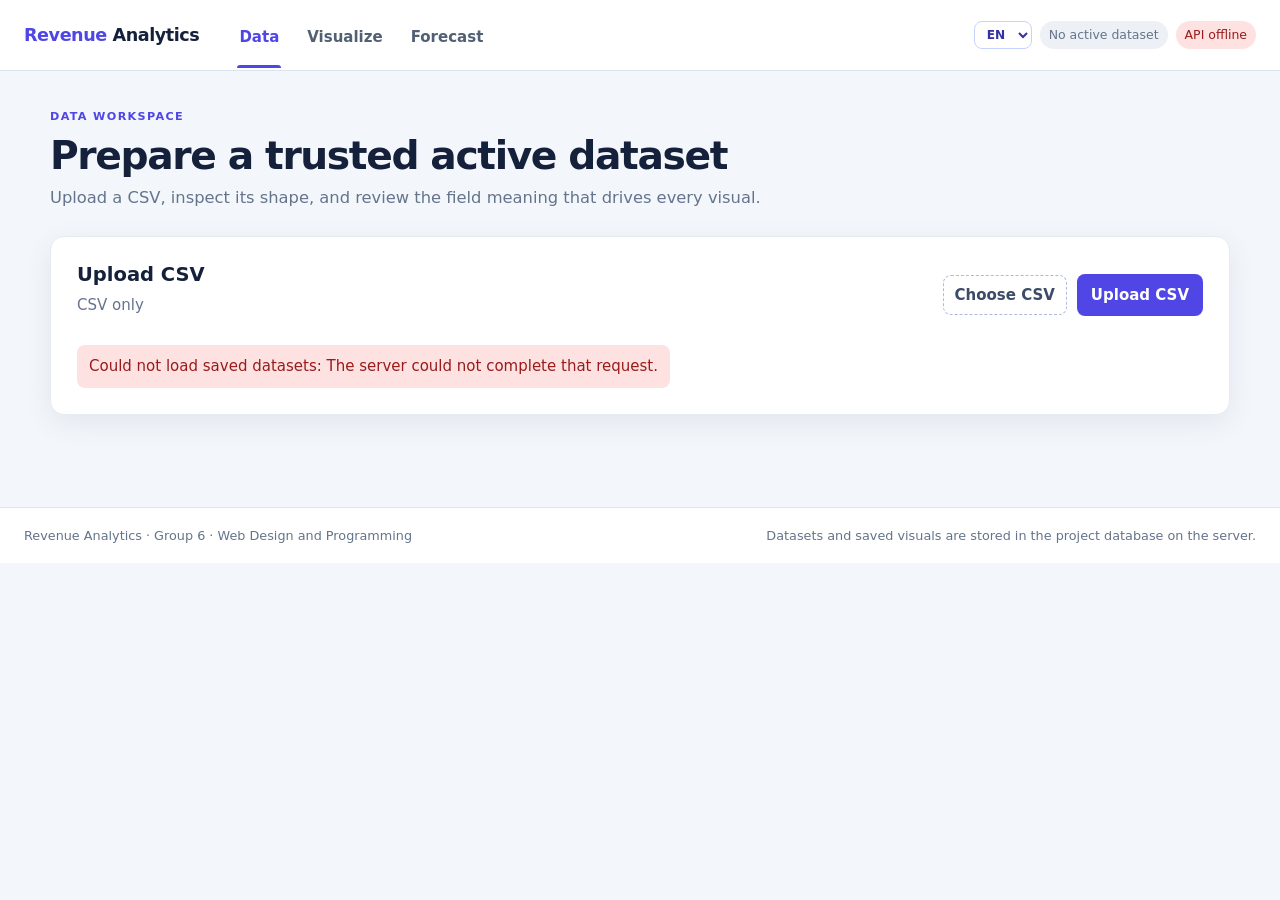
==== frontend/index.html @ c55d78bf "Store datasets and dashboards in a database (SQLModel) Backend: - Add SQLModel tables Dataset and Vi" ====
<!DOCTYPE html>
<html lang="en">
<head>
  <meta charset="UTF-8">
  <meta name="viewport" content="width=device-width, initial-scale=1.0">
  <meta name="api-base" content="auto">
  <title>Data · Revenue Analytics</title>
  <link rel="stylesheet" href="css/style.css?v=database-1">
</head>
<body data-page-title="page.data">
  <header class="app-header">
    <div class="header-inner">
      <a class="brand" href="index.html"><span>Revenue</span> Analytics</a>
      <nav class="main-nav" aria-label="Primary navigation" data-i18n-aria-label="nav.primary">
        <a href="index.html" data-page="data" data-i18n="nav.data">Data</a>
        <a href="visualize.html" data-page="visualize" data-i18n="nav.visualize">Visualize</a>
        <a href="forecast.html" data-page="forecast" data-i18n="nav.forecast">Forecast</a>
      </nav>
      <div class="header-status"><label class="language-control"><span class="sr-only" data-i18n="language.label">Language</span><select id="languageSelect" name="language" aria-label="Language" data-i18n-aria-label="language.label"><option value="en">EN</option><option value="vi">VI</option></select></label><span id="activeDataset" class="dataset-indicator">No active dataset</span><span id="apiStatus" class="status">Checking API…</span></div>
    </div>
  </header>

  <main class="page-shell">
    <section class="workspace-intro">
      <p class="eyebrow" data-i18n="data.eyebrow">Data workspace</p>
      <h1 data-i18n="data.title">Prepare a trusted active dataset</h1>
      <p data-i18n="data.intro">Upload a CSV, inspect its shape, and review the field meaning that drives every visual.</p>
    </section>

    <section class="card upload-card" aria-labelledby="uploadHeading">
      <div>
        <h2 id="uploadHeading" data-i18n="data.upload">Upload CSV</h2>
        <p class="muted" data-i18n="data.csvOnly">CSV only</p>
      </div>
      <form id="uploadForm" class="upload-controls" action="/api/v1/datasets" method="post" enctype="multipart/form-data" novalidate>
        <label class="file-picker" for="fileInput"><span data-i18n="data.chooseCsv">Choose CSV</span><input type="file" id="fileInput" name="file" accept=".csv,text/csv" required></label>
        <button id="uploadButton" type="submit" data-i18n="data.upload">Upload CSV</button>
      </form>
      <div id="uploadMessage"></div>
    </section>

    <div class="data-layout">
      <aside id="datasetLibrary" class="card dataset-library" hidden aria-labelledby="datasetLibraryHeading">
        <p class="eyebrow" data-i18n="data.datasets">Datasets</p>
        <h2 id="datasetLibraryHeading" data-i18n="data.savedDatasets">Saved datasets</h2>
        <label class="sr-only" for="datasetSelect" data-i18n="data.activeDataset">Active dataset</label>
        <select id="datasetSelect" name="dataset"></select>
        <button id="deleteDataset" class="button-secondary button-danger" type="button" disabled data-i18n="data.deleteDataset">Delete dataset</button>
        <div id="libraryMessage" aria-live="polite"></div>
      </aside>

      <div id="datasetWorkspace" hidden>
      <section class="card" aria-labelledby="overviewHeading">
        <div class="section-heading"><div><p class="eyebrow" data-i18n="data.activeDataset">Active dataset</p><h2 id="overviewHeading" data-i18n="data.overview">Dataset overview</h2></div><a class="text-link" href="visualize.html" data-i18n="data.openVisualize">Open Visualize →</a></div>
        <div id="datasetInfo" class="stats"></div>
        <div id="datasetTable"></div>
      </section>

      <section class="card" aria-labelledby="semanticHeading">
        <p class="eyebrow" data-i18n="data.semantic">Semantic review</p>
        <h2 id="semanticHeading" data-i18n="data.reviewColumns">Review column meaning</h2>
        <p class="muted" data-i18n="data.semanticIntro">These are recommendations, not rules. Your final selections are used by the visual builder.</p>
        <div id="semanticTable"></div>
        <div id="semanticMessage" aria-live="polite"></div>
      </section>

      <section class="card" aria-labelledby="qualityHeading">
        <p class="eyebrow" data-i18n="data.preparation">Data preparation</p>
        <h2 id="qualityHeading" data-i18n="data.quality">Quality checks</h2>
        <div id="qualityReport"></div>
      </section>
      </div>
    </div>
  </main>

  <footer class="app-footer">
    <div class="footer-inner">
      <p data-i18n="footer.project">Revenue Analytics · Group 6 · Web Design and Programming</p>
      <p data-i18n="footer.privacy">Datasets and saved visuals are stored in the project database on the server.</p>
    </div>
  </footer>

  <script src="js/state.js?v=database-1" defer></script>
  <script src="js/semantic.js" defer></script>
  <script src="js/api.js?v=database-1" defer></script>
  <script src="js/i18n.js?v=database-1" defer></script>
  <script src="js/ui.js?v=language-1" defer></script>
  <script src="js/data.js?v=database-1" defer></script>
</body>
</html>
---- frontend/css/style.css ----
:root {
  /* Text and neutral surfaces */
  --ink: #15213a;
  --ink-soft: #475569;
  --muted: #64748b;
  --line: #dce4ee;
  --page-bg: #f3f6fb;
  --surface: #ffffff;
  --surface-soft: #f7f9fc;
  --surface-tint: #fbfcff;

  /* Brand (indigo) scale */
  --brand: #4f46e5;
  --brand-dark: #3730a3;
  --brand-deep: #312e81;
  --brand-border: #c7d2fe;
  --brand-line: #dfe6ff;
  --brand-soft-strong: #e0e7ff;
  --brand-soft: #eef2ff;
  --brand-highlight: #f0efff;
  --brand-tint: #f5f7ff;
  --on-brand: #ffffff;

  /* Status colors */
  --good-bg: #dcfce7;
  --good: #166534;
  --warn-bg: #fff7dd;
  --warn: #92400e;
  --bad-bg: #fee2e2;
  --bad: #991b1b;
  --shadow: 0 8px 30px rgba(15, 23, 42, .07);
}

/* ---------- Base & reset ---------- */
*,
*::before,
*::after {
  box-sizing: border-box;
}

html {
  background: var(--page-bg);
}

body {
  min-width: 320px;
  margin: 0;
  background: var(--page-bg);
  color: var(--ink);
  font: .9375rem/1.5 Inter, ui-sans-serif, system-ui, -apple-system, BlinkMacSystemFont, "Segoe UI", sans-serif;
}

button,
input,
select {
  font: inherit;
}

button {
  border: 0;
  border-radius: 8px;
  padding: 10px 14px;
  background: var(--brand);
  color: var(--on-brand);
  font-weight: 700;
  cursor: pointer;
  transition: background .15s ease, transform .15s ease;
}

button:hover:not(:disabled) {
  background: var(--brand-dark);
  transform: translateY(-1px);
}

button:disabled {
  opacity: .48;
  cursor: not-allowed;
}

input,
select {
  width: 100%;
  border: 1px solid #cbd5e1;
  border-radius: 8px;
  padding: 9px 10px;
  background: var(--surface);
  color: var(--ink);
}

input:focus,
select:focus,
button:focus-visible,
a:focus-visible,
.field-well:focus-visible {
  outline: 3px solid rgba(79, 70, 229, .3);
  outline-offset: 2px;
}

h1,
h2,
h3,
p {
  margin-top: 0;
}

h1 {
  margin-bottom: 8px;
  font-size: clamp(1.75rem, 4vw, 2.45rem);
  line-height: 1.15;
  letter-spacing: -.035em;
}

h2 {
  margin-bottom: 6px;
  font-size: 1.22rem;
  line-height: 1.25;
}

h3 {
  margin-bottom: 5px;
  font-size: .95rem;
}

a {
  color: var(--brand);
}

[hidden] {
  display: none !important;
}

/* ---------- App header & navigation ---------- */
.app-header {
  position: sticky;
  z-index: 5;
  top: 0;
  border-bottom: 1px solid var(--line);
  background: rgba(255, 255, 255, .95);
  backdrop-filter: blur(12px);
}

.header-inner {
  width: min(1440px, calc(100% - 48px));
  min-height: 70px;
  margin: auto;
  display: flex;
  align-items: center;
  gap: 28px;
}

.brand {
  color: var(--ink);
  font-size: 1.1rem;
  font-weight: 800;
  letter-spacing: -.025em;
  text-decoration: none;
  white-space: nowrap;
}

.brand span {
  color: var(--brand);
}

.main-nav {
  display: flex;
  align-self: stretch;
  align-items: center;
  gap: 4px;
}

.main-nav a {
  position: relative;
  padding: 24px 12px 20px;
  color: #526074;
  font-weight: 700;
  text-decoration: none;
}

.main-nav a.active {
  color: var(--brand);
}

.main-nav a.active::after {
  position: absolute;
  right: 10px;
  bottom: 0;
  left: 10px;
  height: 3px;
  border-radius: 4px 4px 0 0;
  background: var(--brand);
  content: "";
}

.nav-tag {
  display: inline-block;
  margin-left: 3px;
  border-radius: 999px;
  padding: 1px 5px;
  background: #fff2d5;
  color: #a16207;
  font-size: .62rem;
  vertical-align: middle;
}

.header-status {
  margin-left: auto;
  display: flex;
  align-items: center;
  gap: 8px;
  color: var(--muted);
  font-size: .78rem;
}

.language-control select {
  width: auto;
  min-width: 58px;
  border-color: var(--brand-border);
  padding: 5px 8px;
  color: var(--brand-dark);
  font-size: .76rem;
  font-weight: 800;
}

.dataset-indicator,
.status {
  display: inline-block;
  border-radius: 999px;
  padding: 5px 9px;
  background: #edf1f6;
  white-space: nowrap;
}

.dataset-indicator.has-dataset {
  max-width: 260px;
  overflow: hidden;
  background: var(--brand-soft);
  color: var(--brand-dark);
  text-overflow: ellipsis;
}

.status.ok {
  background: var(--good-bg);
  color: var(--good);
}

.status.bad {
  background: var(--bad-bg);
  color: var(--bad);
}

/* ---------- Page layout, cards & shared controls ---------- */
.page-shell,
.builder-page {
  width: min(1180px, calc(100% - 48px));
  margin: 38px auto 70px;
}

.workspace-intro {
  max-width: 720px;
  margin: 0 0 26px;
}

.workspace-intro > p:last-child,
.builder-intro p {
  margin-bottom: 0;
  color: var(--muted);
  font-size: 1.02rem;
}

.eyebrow {
  margin-bottom: 7px;
  color: var(--brand);
  font-size: .7rem;
  font-weight: 800;
  letter-spacing: .12em;
  text-transform: uppercase;
}

.card,
.canvas-pane,
.visualizations-pane,
.data-pane,
.dashboard-section {
  border: 1px solid #e6ebf2;
  border-radius: 14px;
  background: var(--surface);
  box-shadow: var(--shadow);
}

.card {
  margin-bottom: 22px;
  padding: clamp(18px, 3vw, 26px);
}

.section-heading,
.inline-controls,
.canvas-actions,
.upload-card {
  display: flex;
  align-items: center;
  justify-content: space-between;
  gap: 15px;
  flex-wrap: wrap;
}

.section-heading > div > :last-child {
  margin-bottom: 0;
}

.muted {
  margin-bottom: 0;
  color: var(--muted);
}

.small {
  font-size: .82rem;
}

.text-link {
  font-weight: 750;
  text-decoration: none;
}

.button-secondary {
  border: 1px solid var(--brand-border);
  background: var(--brand-soft);
  color: var(--brand-dark);
}

.button-secondary:hover:not(:disabled) {
  background: var(--brand-soft-strong);
}

.button-link {
  display: inline-block;
  border-radius: 8px;
  padding: 10px 14px;
  background: var(--brand);
  color: var(--on-brand);
  font-weight: 700;
  text-decoration: none;
}

/* ---------- Data workspace: upload & dataset library ---------- */
.upload-card {
  align-items: flex-end;
}

.upload-card > div:first-child {
  flex: 1 1 300px;
}

.upload-controls {
  display: flex;
  align-items: center;
  gap: 10px;
}

.data-layout {
  display: grid;
  grid-template-columns: minmax(190px, 240px) minmax(0, 1fr);
  align-items: start;
  gap: 22px;
}

.dataset-library {
  position: sticky;
  top: 92px;
  margin-bottom: 0;
  padding: 18px;
}

.dataset-library .eyebrow {
  margin-bottom: 5px;
}

.dataset-library h2 {
  margin-bottom: 12px;
  font-size: 1rem;
}

.dataset-library select {
  font-size: .82rem;
}

.dataset-library .button-danger {
  width: 100%;
  margin-top: 10px;
}

.button-danger {
  border: 1px solid #fecaca;
  background: var(--bad-bg);
  color: var(--bad);
}

.button-danger:hover:not(:disabled) {
  background: #fecaca;
}

.file-picker {
  display: inline-flex;
  align-items: center;
  min-height: 40px;
  border: 1px dashed #aebadd;
  border-radius: 8px;
  padding: 8px 11px;
  color: #3c4b68;
  font-weight: 700;
  cursor: pointer;
}

.file-picker input {
  position: absolute;
  width: 1px;
  height: 1px;
  overflow: hidden;
  opacity: 0;
}

/* ---------- Status messages ---------- */
.message {
  margin-top: 14px;
  border-radius: 8px;
  padding: 10px 12px;
}

.message.success {
  background: var(--good-bg);
  color: var(--good);
}

.message.error {
  background: var(--bad-bg);
  color: var(--bad);
}

.message.warning,
.message.info {
  background: var(--warn-bg);
  color: var(--warn);
}

/* ---------- Stats, tables & badges ---------- */
.stats {
  display: flex;
  gap: 12px;
  flex-wrap: wrap;
  margin-top: 18px;
}

.stat {
  min-width: 135px;
  flex: 1 1 140px;
  border: 1px solid var(--brand-line);
  border-radius: 10px;
  padding: 12px;
  background: var(--brand-tint);
}

.stat span {
  display: block;
  margin-bottom: 3px;
  color: var(--muted);
  font-size: .77rem;
  font-weight: 700;
}

.stat strong {
  display: block;
  overflow: hidden;
  text-overflow: ellipsis;
  white-space: nowrap;
  font-size: 1rem;
}

.table-scroll {
  /* Contains absolutely positioned .sr-only labels so they cannot widen the page */
  position: relative;
  max-height: 460px;
  overflow: auto;
  margin-top: 18px;
  border: 1px solid var(--line);
  border-radius: 10px;
}

table {
  width: 100%;
  border-collapse: collapse;
  font-size: .87rem;
}

caption {
  border-bottom: 1px solid #e9edf3;
  padding: 10px 12px;
  background: var(--surface);
  color: var(--muted);
  font-size: .78rem;
  font-weight: 700;
  text-align: left;
}

th,
td {
  border-bottom: 1px solid #e9edf3;
  padding: 10px 12px;
  text-align: left;
  white-space: nowrap;
}

thead th {
  position: sticky;
  z-index: 1;
  top: 0;
  background: var(--surface-soft);
  color: var(--ink-soft);
  font-size: .76rem;
  text-transform: uppercase;
  letter-spacing: .04em;
}

tbody tr:nth-child(even) {
  background: var(--surface-tint);
}

tbody th {
  font-weight: 750;
}

td select {
  min-width: 130px;
  padding: 6px 8px;
}

.pagination {
  display: flex;
  align-items: center;
  justify-content: center;
  gap: 12px;
  padding-top: 15px;
  color: var(--muted);
  font-size: .85rem;
}

.pagination button {
  padding: 7px 10px;
}

.badge {
  display: inline-block;
  border-radius: 999px;
  padding: 3px 7px;
  font-size: .7rem;
  font-weight: 800;
  text-transform: capitalize;
}

.badge.high {
  background: var(--good-bg);
  color: var(--good);
}

.badge.medium {
  background: var(--warn-bg);
  color: var(--warn);
}

.badge.low {
  background: var(--bad-bg);
  color: var(--bad);
}

.badge.user-reviewed {
  background: var(--brand-soft-strong);
  color: var(--brand-dark);
}

/* ---------- Quality report ---------- */
.quality-summary {
  display: flex;
  gap: 12px;
  flex-wrap: wrap;
  margin: 16px 0 10px;
}

.quality-summary div {
  min-width: 145px;
  border-radius: 10px;
  padding: 12px;
  background: var(--surface-soft);
}

.quality-summary strong,
.quality-summary span {
  display: block;
}

.quality-summary strong {
  font-size: 1.3rem;
}

.quality-summary span {
  color: var(--muted);
  font-size: .82rem;
}

.transformation-report {
  margin: 16px 0;
  border-left: 3px solid var(--brand);
  padding: 10px 13px;
  background: var(--brand-tint);
}

.transformation-report h3 {
  margin-bottom: 3px;
}

.transformation-report ul {
  margin: 8px 0 0;
  padding-left: 19px;
  color: var(--ink-soft);
  font-size: .86rem;
}

/* ---------- Visualize workspace ---------- */
.builder-page {
  width: min(1480px, calc(100% - 48px));
}

.builder-intro {
  display: flex;
  align-items: end;
  justify-content: space-between;
  gap: 20px;
  margin: 0 0 22px;
}

.bi-layout {
  display: grid;
  grid-template-columns: minmax(440px, 2fr) minmax(250px, 1.1fr) minmax(220px, .9fr);
  gap: 16px;
  align-items: stretch;
}

.canvas-pane,
.visualizations-pane,
.data-pane {
  min-width: 0;
  padding: 20px;
}

.canvas-pane {
  display: flex;
  min-height: 570px;
  flex-direction: column;
}

.visualizations-pane,
.data-pane {
  align-self: stretch;
}

.active-chart-wrap {
  position: relative;
  min-height: 340px;
  flex: 1;
  margin: 12px 0;
}

.active-chart-wrap canvas,
.forecast-chart-wrap canvas {
  max-height: 500px;
}

.canvas-actions {
  margin-top: 14px;
}

.canvas-actions .button-secondary {
  margin-left: auto;
}

.chart-types {
  display: grid;
  grid-template-columns: 1fr 1fr;
  gap: 8px;
  margin: 12px 0 22px;
}

.chart-type {
  min-height: 70px;
  border: 1px solid var(--line);
  padding: 9px;
  background: var(--surface);
  color: var(--ink);
  text-align: left;
}

.chart-type:hover:not(:disabled),
.chart-type.active {
  border-color: var(--brand);
  background: var(--brand-highlight);
  color: var(--brand-dark);
}

.chart-type strong,
.chart-type span {
  display: block;
}

.chart-type span {
  margin-top: 2px;
  color: var(--muted);
  font-size: .68rem;
  font-weight: 500;
}

.field-wells {
  display: grid;
  gap: 10px;
}

.field-well {
  min-height: 94px;
  border: 1px dashed #aab8d2;
  border-radius: 10px;
  padding: 10px;
  background: var(--surface-tint);
  cursor: pointer;
}

.field-well.drag-over {
  border-color: var(--brand);
  background: #eeefff;
}

.well-label,
.well-help {
  display: block;
}

.well-label {
  font-size: .77rem;
  font-weight: 800;
}

.well-help {
  color: var(--muted);
  font-size: .7rem;
}

.well-value {
  margin-top: 9px;
  color: #94a3b8;
  font-size: .8rem;
}

.field-chip {
  display: inline-flex;
  align-items: center;
  gap: 6px;
  border-radius: 6px;
  padding: 4px 6px;
  background: var(--brand-soft-strong);
  color: var(--brand-deep);
  font-size: .76rem;
  font-weight: 750;
}

.field-chip button {
  border-radius: 50%;
  padding: 0 4px;
  background: transparent;
  color: var(--brand-dark);
  font-size: 1rem;
  line-height: 1;
}

.aggregation-control {
  display: grid;
  gap: 5px;
  margin-top: 4px;
  color: var(--ink-soft);
  font-size: .78rem;
  font-weight: 800;
}

.data-pane input {
  margin: 4px 0 10px;
}

.data-fields {
  display: grid;
  gap: 7px;
  margin-top: 12px;
}

.data-field {
  width: 100%;
  border: 1px solid #e1e7f0;
  padding: 9px;
  background: var(--surface);
  color: var(--ink);
  text-align: left;
  cursor: grab;
}

.data-field:hover:not(:disabled),
.data-field.selected {
  border-color: var(--brand);
  background: var(--brand-highlight);
}

.data-field strong,
.data-field span {
  display: block;
}

.data-field span {
  overflow: hidden;
  color: var(--muted);
  text-overflow: ellipsis;
  white-space: nowrap;
  font-size: .7rem;
  font-weight: 500;
}

/* ---------- Session dashboard & KPI cards ---------- */
.dashboard-section {
  margin-top: 22px;
  padding: 24px;
}

.kpi-cards {
  display: grid;
  grid-template-columns: repeat(auto-fit, minmax(150px, 1fr));
  gap: 12px;
  margin: 18px 0;
}

.kpi-card {
  border-radius: 10px;
  padding: 14px;
  background: linear-gradient(135deg, var(--brand-soft), #fafaff);
}

.kpi-card span {
  display: block;
  color: var(--brand);
  font-size: .78rem;
  font-weight: 750;
}

.kpi-card strong {
  display: block;
  margin-top: 3px;
  font-size: 1.35rem;
}

.saved-visuals {
  display: grid;
  grid-template-columns: repeat(auto-fit, minmax(300px, 1fr));
  gap: 15px;
}

.saved-visual {
  min-width: 0;
  border: 1px solid var(--line);
  border-radius: 10px;
  padding: 14px;
}

.saved-visual header {
  display: flex;
  align-items: start;
  justify-content: space-between;
  gap: 8px;
}

.saved-visual h3,
.saved-visual p {
  margin: 0;
}

.saved-visual p {
  color: var(--muted);
  font-size: .76rem;
}

.visual-actions {
  display: flex;
  gap: 3px;
}

.icon-button {
  min-width: 27px;
  padding: 3px 7px;
  background: var(--brand-soft);
  color: var(--brand-dark);
}

.icon-button.danger {
  background: #fff0f0;
  color: #b91c1c;
}

.saved-chart-wrap {
  position: relative;
  height: 240px;
  margin-top: 10px;
}

.dashboard-empty {
  grid-column: 1 / -1;
  padding: 16px 0;
  text-align: center;
}

/* ---------- Banners, empty state & utilities ---------- */
.demo-banner {
  display: flex;
  align-items: center;
  gap: 10px;
  margin: 0 0 22px;
  border: 1px solid #fcd34d;
  border-radius: 10px;
  padding: 13px 15px;
  background: #fffbeb;
  color: var(--warn);
}

.demo-banner strong {
  white-space: nowrap;
}

.forecast-chart-wrap {
  position: relative;
  min-height: 360px;
  margin-top: 18px;
}

.empty-state {
  width: min(560px, 100%);
  margin: 90px auto;
  border: 1px solid var(--brand-line);
  border-radius: 14px;
  padding: 32px;
  background: var(--surface);
  box-shadow: var(--shadow);
  text-align: center;
}

.empty-state p {
  color: var(--muted);
}

.empty-state .button-link {
  margin-top: 8px;
}

.sr-only {
  position: absolute;
  width: 1px;
  height: 1px;
  overflow: hidden;
  clip: rect(0, 0, 0, 0);
  white-space: nowrap;
}

/* ---------- Forecast workspace ---------- */
.forecast-controls {
  min-width: 0;
  border: 0;
  padding: 0;
  margin: 18px 0 0;
}

.forecast-form-grid {
  display: grid;
  grid-template-columns: repeat(auto-fit, minmax(min(100%, 260px), 1fr));
  gap: 16px;
  margin-bottom: 16px;
}

.forecast-form-grid label {
  display: grid;
  gap: 6px;
  align-content: start;
  color: var(--ink-soft);
  font-size: .86rem;
  font-weight: 700;
}

.forecast-subheading {
  margin-top: 24px;
}

.forecast-heading {
  align-items: center;
  margin-bottom: 8px;
}

.forecast-heading h2 {
  margin: 0;
}

.help-button {
  width: 28px;
  height: 28px;
  border: 1px solid #a5b4fc;
  border-radius: 50%;
  padding: 0;
  background: var(--brand-soft);
  color: var(--brand-dark);
  font-size: 1rem;
  line-height: 1;
}

.help-button:hover:not(:disabled),
.help-button[aria-expanded="true"] {
  background: var(--brand);
  color: var(--on-brand);
}

.forecast-help {
  margin: 12px 0 18px;
  border: 1px solid var(--brand-border);
  border-radius: 10px;
  padding: 15px;
  background: var(--brand-tint);
}

.forecast-help h3 {
  margin-bottom: 10px;
}

.forecast-help dl {
  display: grid;
  grid-template-columns: minmax(135px, .35fr) minmax(0, 1fr);
  gap: 9px 16px;
  margin: 0;
}

.forecast-help dt {
  color: var(--brand-deep);
  font-weight: 800;
}

.forecast-help dd {
  margin: 0;
  color: var(--ink-soft);
}

#forecastResults details {
  margin-top: 16px;
}

#forecastResults summary {
  cursor: pointer;
  color: var(--brand);
  font-weight: 700;
}

#forecastResults .table-scroll {
  margin-bottom: 16px;
}

/* ---------- Footer ---------- */
.app-footer {
  border-top: 1px solid var(--line);
  background: var(--surface);
  color: var(--muted);
  font-size: .8rem;
}

.footer-inner {
  width: min(1440px, calc(100% - 48px));
  margin: auto;
  padding: 18px 0;
  display: flex;
  flex-wrap: wrap;
  justify-content: space-between;
  gap: 4px 24px;
}

.footer-inner p {
  margin: 0;
}

/* ---------- Responsive breakpoints (desktop-first) ---------- */
@media (max-width: 1120px) {
  .bi-layout {
    grid-template-columns: minmax(0, 1fr) minmax(260px, .8fr);
  }

  .data-pane {
    grid-column: 1 / -1;
  }

  .data-fields {
    grid-template-columns: repeat(3, minmax(0, 1fr));
  }

  .canvas-pane {
    min-height: 520px;
  }
}

@media (max-width: 768px) {
  .header-inner {
    width: calc(100% - 28px);
    min-height: auto;
    padding: 12px 0;
    flex-wrap: wrap;
    gap: 8px 14px;
  }

  .footer-inner {
    width: calc(100% - 28px);
  }

  .main-nav {
    order: 3;
    width: 100%;
    min-height: 36px;
  }

  .main-nav a {
    padding: 8px 10px;
  }

  .main-nav a.active::after {
    right: 8px;
    left: 8px;
  }

  .header-status {
    margin-left: auto;
  }

  .dataset-indicator {
    display: none;
  }

  .page-shell,
  .builder-page {
    width: calc(100% - 28px);
    margin-top: 26px;
  }

  .builder-intro {
    align-items: start;
    flex-direction: column;
  }

  .bi-layout {
    grid-template-columns: 1fr;
  }

  .data-pane {
    grid-column: auto;
  }

  .data-fields {
    grid-template-columns: 1fr 1fr;
  }

  .canvas-pane {
    min-height: 480px;
  }

  .upload-card {
    align-items: start;
  }

  .data-layout {
    /* minmax(0, ...) lets wide tables scroll inside their card instead of widening the page */
    grid-template-columns: minmax(0, 1fr);
    gap: 0;
  }

  .dataset-library {
    position: static;
    margin-bottom: 22px;
  }

  .forecast-help dl {
    grid-template-columns: 1fr;
    gap: 3px;
  }

  .forecast-help dd {
    margin-bottom: 10px;
  }

  .demo-banner {
    align-items: start;
    flex-direction: column;
    gap: 2px;
  }

  .demo-banner strong {
    white-space: normal;
  }
}

@media (max-width: 480px) {
  .header-status {
    display: flex;
  }

  .header-status .dataset-indicator,
  .header-status .status {
    display: none;
  }

  .upload-controls {
    width: 100%;
  }

  .file-picker {
    flex: 1;
  }

  .bi-layout {
    gap: 12px;
  }

  .canvas-pane,
  .visualizations-pane,
  .data-pane,
  .dashboard-section {
    padding: 16px;
  }

  .data-fields {
    grid-template-columns: 1fr;
  }

  .canvas-actions .button-secondary {
    margin-left: 0;
  }

  .saved-visuals {
    grid-template-columns: 1fr;
  }
}
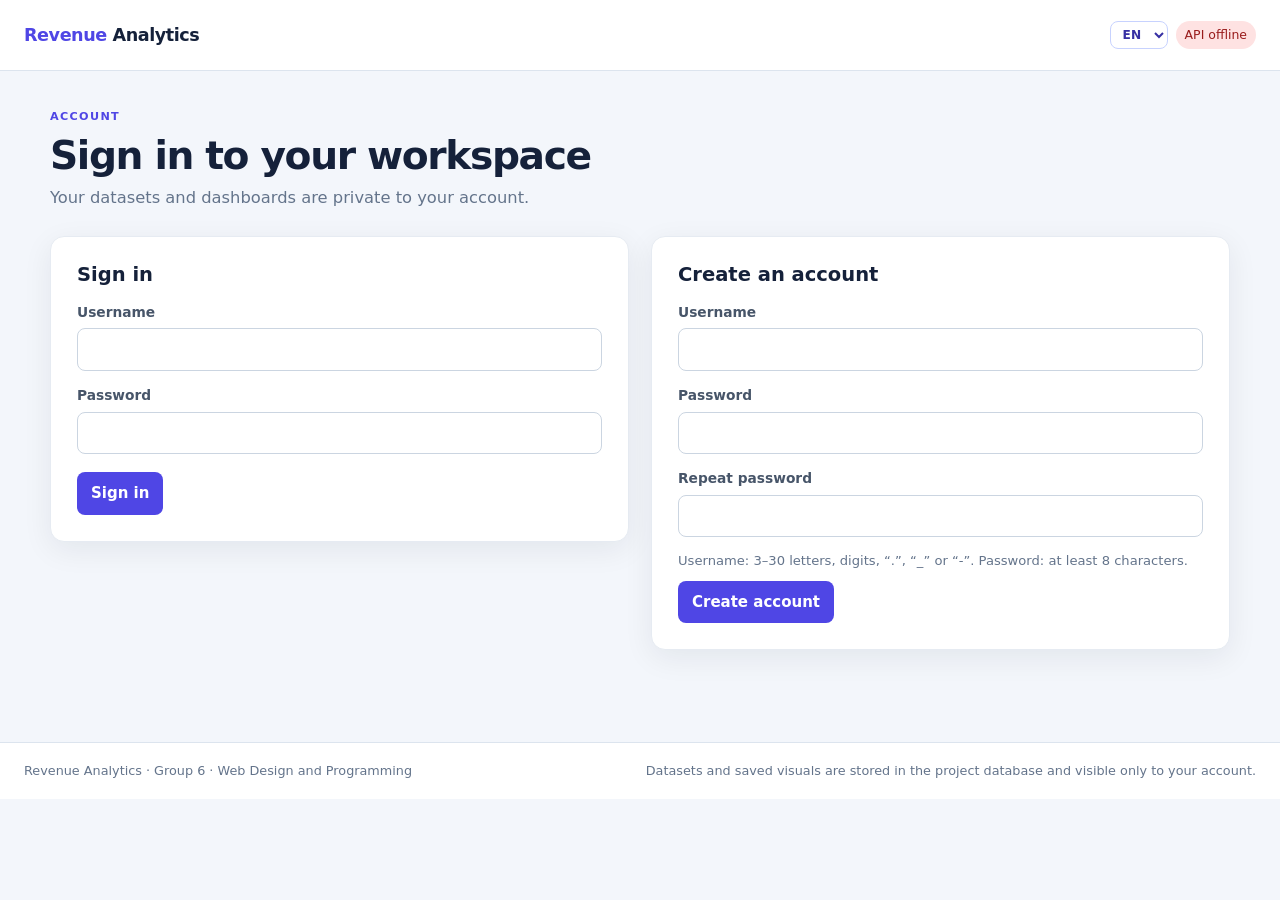
==== commit 0dc238d4: "Add user accounts: register, JWT login and per-user datasets Backend: - Add a User table (username, " ====
--- a/frontend/index.html
+++ b/frontend/index.html
@@ -5,7 +5,7 @@
   <meta name="viewport" content="width=device-width, initial-scale=1.0">
   <meta name="api-base" content="auto">
   <title>Data · Revenue Analytics</title>
-  <link rel="stylesheet" href="css/style.css?v=database-1">
+  <link rel="stylesheet" href="css/style.css?v=auth-1">
 </head>
 <body data-page-title="page.data">
   <header class="app-header">
@@ -16,7 +16,7 @@
         <a href="visualize.html" data-page="visualize" data-i18n="nav.visualize">Visualize</a>
         <a href="forecast.html" data-page="forecast" data-i18n="nav.forecast">Forecast</a>
       </nav>
-      <div class="header-status"><label class="language-control"><span class="sr-only" data-i18n="language.label">Language</span><select id="languageSelect" name="language" aria-label="Language" data-i18n-aria-label="language.label"><option value="en">EN</option><option value="vi">VI</option></select></label><span id="activeDataset" class="dataset-indicator">No active dataset</span><span id="apiStatus" class="status">Checking API…</span></div>
+      <div class="header-status"><label class="language-control"><span class="sr-only" data-i18n="language.label">Language</span><select id="languageSelect" name="language" aria-label="Language" data-i18n-aria-label="language.label"><option value="en">EN</option><option value="vi">VI</option></select></label><span id="activeDataset" class="dataset-indicator">No active dataset</span><span id="apiStatus" class="status">Checking API…</span><span id="currentUser" class="user-indicator" hidden></span><button id="logoutButton" class="button-secondary header-button" type="button" hidden data-i18n="auth.logout">Log out</button></div>
     </div>
   </header>
 
@@ -76,15 +76,16 @@
   <footer class="app-footer">
     <div class="footer-inner">
       <p data-i18n="footer.project">Revenue Analytics · Group 6 · Web Design and Programming</p>
-      <p data-i18n="footer.privacy">Datasets and saved visuals are stored in the project database on the server.</p>
+      <p data-i18n="footer.privacy">Datasets and saved visuals are stored in the project database and visible only to your account.</p>
     </div>
   </footer>
 
-  <script src="js/state.js?v=database-1" defer></script>
+  <script src="js/state.js?v=auth-1" defer></script>
   <script src="js/semantic.js" defer></script>
-  <script src="js/api.js?v=database-1" defer></script>
-  <script src="js/i18n.js?v=database-1" defer></script>
-  <script src="js/ui.js?v=language-1" defer></script>
-  <script src="js/data.js?v=database-1" defer></script>
+  <script src="js/auth.js?v=auth-1" defer></script>
+  <script src="js/api.js?v=auth-1" defer></script>
+  <script src="js/i18n.js?v=auth-1" defer></script>
+  <script src="js/ui.js?v=auth-1" defer></script>
+  <script src="js/data.js?v=auth-1" defer></script>
 </body>
 </html>
--- a/frontend/css/style.css
+++ b/frontend/css/style.css
@@ -203,6 +203,7 @@
 }
 
 .header-status {
+  min-width: 0;
   margin-left: auto;
   display: flex;
   align-items: center;
@@ -236,6 +237,24 @@
   background: var(--brand-soft);
   color: var(--brand-dark);
   text-overflow: ellipsis;
+}
+
+/* Long names shrink with an ellipsis instead of widening the header. */
+.user-indicator {
+  min-width: 0;
+  max-width: 220px;
+  overflow: hidden;
+  color: var(--ink-soft);
+  font-weight: 700;
+  text-overflow: ellipsis;
+  white-space: nowrap;
+}
+
+.header-button {
+  flex-shrink: 0;
+  padding: 5px 10px;
+  font-size: .76rem;
+  white-space: nowrap;
 }
 
 .status.ok {
@@ -1065,6 +1084,39 @@
   margin-bottom: 16px;
 }
 
+/* ---------- Login page ---------- */
+.auth-grid {
+  display: grid;
+  grid-template-columns: repeat(auto-fit, minmax(min(100%, 320px), 1fr));
+  align-items: start;
+  gap: 22px;
+}
+
+.auth-form {
+  display: grid;
+  gap: 6px;
+  margin-top: 14px;
+}
+
+.auth-form label {
+  color: var(--ink-soft);
+  font-size: .86rem;
+  font-weight: 700;
+}
+
+.auth-form input {
+  margin-bottom: 8px;
+}
+
+.auth-form button {
+  justify-self: start;
+  margin-top: 4px;
+}
+
+#authMessage .message {
+  margin: 0 0 22px;
+}
+
 /* ---------- Footer ---------- */
 .app-footer {
   border-top: 1px solid var(--line);
@@ -1210,7 +1262,8 @@
   }
 
   .header-status .dataset-indicator,
-  .header-status .status {
+  .header-status .status,
+  .header-status .user-indicator {
     display: none;
   }
 
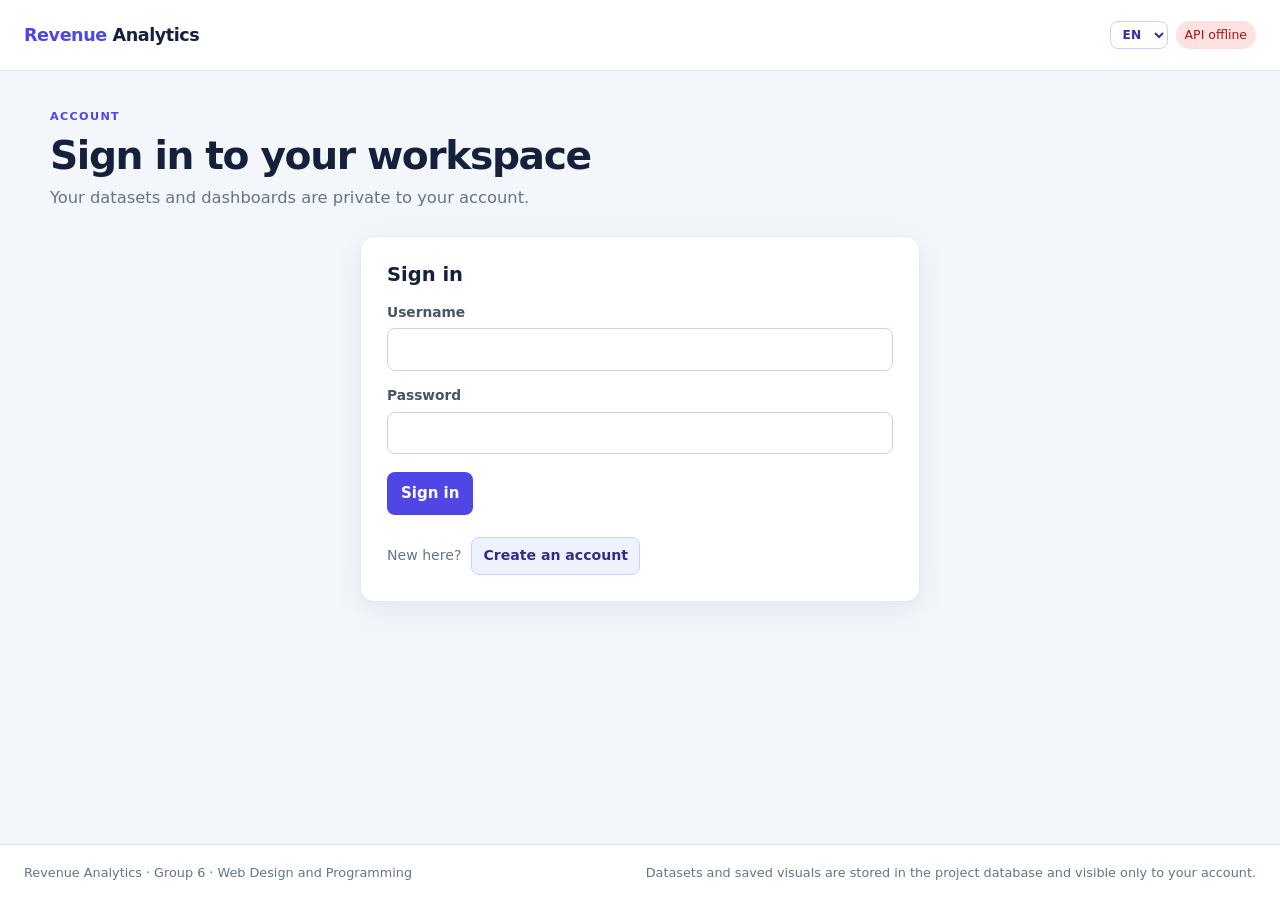
==== commit 91519951: "Add migrations and refine authentication UI" ====
--- a/frontend/index.html
+++ b/frontend/index.html
@@ -5,7 +5,7 @@
   <meta name="viewport" content="width=device-width, initial-scale=1.0">
   <meta name="api-base" content="auto">
   <title>Data · Revenue Analytics</title>
-  <link rel="stylesheet" href="css/style.css?v=auth-1">
+  <link rel="stylesheet" href="css/style.css?v=footer-layout-1">
 </head>
 <body data-page-title="page.data">
   <header class="app-header">
--- a/frontend/css/style.css
+++ b/frontend/css/style.css
@@ -43,11 +43,15 @@
 }
 
 body {
+  min-height: 100vh;
+  min-height: 100dvh;
   min-width: 320px;
   margin: 0;
   background: var(--page-bg);
   color: var(--ink);
   font: .9375rem/1.5 Inter, ui-sans-serif, system-ui, -apple-system, BlinkMacSystemFont, "Segoe UI", sans-serif;
+  display: flex;
+  flex-direction: column;
 }
 
 button,
@@ -272,6 +276,13 @@
 .builder-page {
   width: min(1180px, calc(100% - 48px));
   margin: 38px auto 70px;
+}
+
+/* Every workspace has a footer. Let the main area grow on short screens so
+   the footer stays at the bottom, while long pages continue to scroll normally. */
+body > .page-shell,
+body > .builder-page {
+  flex: 1 0 auto;
 }
 
 .workspace-intro {
@@ -1085,6 +1096,22 @@
 }
 
 /* ---------- Login page ---------- */
+.auth-page {
+  min-height: 100vh;
+  min-height: 100dvh;
+  display: flex;
+  flex-direction: column;
+}
+
+.auth-page .page-shell {
+  flex: 1 0 auto;
+  margin-bottom: 38px;
+}
+
+.auth-page .app-footer {
+  margin-top: auto;
+}
+
 .auth-grid {
   display: grid;
   grid-template-columns: repeat(auto-fit, minmax(min(100%, 320px), 1fr));
@@ -1092,6 +1119,11 @@
   gap: 22px;
 }
 
+.auth-card {
+  width: min(560px, 100%);
+  margin: 0 auto;
+}
+
 .auth-form {
   display: grid;
   gap: 6px;
@@ -1111,6 +1143,33 @@
 .auth-form button {
   justify-self: start;
   margin-top: 4px;
+}
+
+.auth-switch {
+  display: flex;
+  align-items: center;
+  gap: 10px;
+  flex-wrap: wrap;
+  margin: 22px 0 0;
+  color: var(--muted);
+  font-size: .88rem;
+}
+
+.auth-switch-link {
+  display: inline-flex;
+  align-items: center;
+  min-height: 38px;
+  border: 1px solid var(--brand-border);
+  border-radius: 8px;
+  padding: 7px 11px;
+  background: var(--brand-soft);
+  color: var(--brand-deep);
+  font-weight: 750;
+  text-decoration: none;
+}
+
+.auth-switch-link:hover {
+  background: var(--brand-soft-strong);
 }
 
 #authMessage .message {
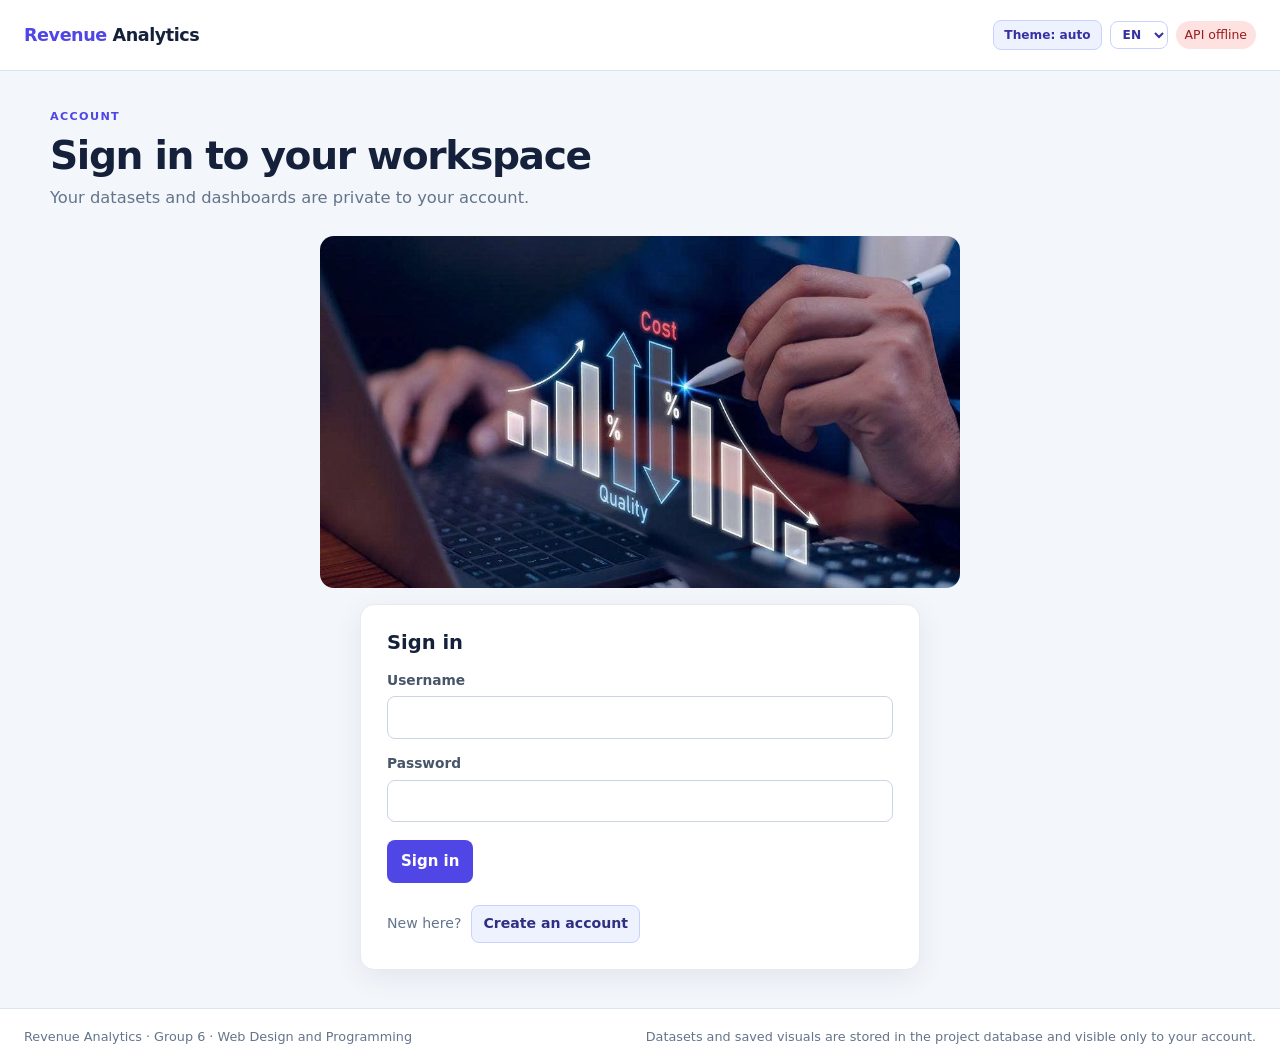
==== commit ff46d969: "Add account profile, theme, login fix and UI fixes Backend - Sign-in matches usernames case-insensit" ====
--- a/frontend/index.html
+++ b/frontend/index.html
@@ -34,6 +34,7 @@
       </div>
       <form id="uploadForm" class="upload-controls" action="/api/v1/datasets" method="post" enctype="multipart/form-data" novalidate>
         <label class="file-picker" for="fileInput"><span data-i18n="data.chooseCsv">Choose CSV</span><input type="file" id="fileInput" name="file" accept=".csv,text/csv" required></label>
+        <span id="selectedFileName" class="selected-file" aria-live="polite"></span>
         <button id="uploadButton" type="submit" data-i18n="data.upload">Upload CSV</button>
       </form>
       <div id="uploadMessage"></div>
@@ -86,6 +87,7 @@
   <script src="js/api.js?v=auth-1" defer></script>
   <script src="js/i18n.js?v=auth-1" defer></script>
   <script src="js/ui.js?v=auth-1" defer></script>
+  <script src="js/account.js?v=account-1" defer></script>
   <script src="js/data.js?v=auth-1" defer></script>
 </body>
 </html>
--- a/frontend/css/style.css
+++ b/frontend/css/style.css
@@ -1,5 +1,6 @@
 :root {
   /* Text and neutral surfaces */
+  --header-bg: rgba(255, 255, 255, .95);
   --ink: #15213a;
   --ink-soft: #475569;
   --muted: #64748b;
@@ -139,7 +140,7 @@
   z-index: 5;
   top: 0;
   border-bottom: 1px solid var(--line);
-  background: rgba(255, 255, 255, .95);
+  background: var(--header-bg);
   backdrop-filter: blur(12px);
 }
 
@@ -930,8 +931,8 @@
 }
 
 .icon-button.danger {
-  background: #fff0f0;
-  color: #b91c1c;
+  background: var(--bad-bg);
+  color: var(--bad);
 }
 
 .saved-chart-wrap {
@@ -955,7 +956,7 @@
   border: 1px solid #fcd34d;
   border-radius: 10px;
   padding: 13px 15px;
-  background: #fffbeb;
+  background: var(--warn-bg);
   color: var(--warn);
 }
 
@@ -1315,6 +1316,40 @@
   }
 }
 
+.feature-assistant {
+  padding: 18px;
+  margin: 18px 0;
+  background: #f7f8ff;
+  border: 1px solid #d8dcff;
+  border-radius: 12px;
+  min-width: 0;
+}
+
+.check-label {
+  display: flex;
+  align-items: flex-start;
+  gap: 8px;
+}
+
+.check-label input[type="checkbox"], .feature-assistant input[type="checkbox"] {
+  width: 18px;
+  height: 18px;
+  flex: 0 0 18px;
+  margin: 3px 0 0;
+}
+
+.feature-candidate {
+  padding: 12px 0;
+  border-bottom: 1px solid #dde2f2;
+  overflow-wrap: anywhere;
+}
+
+.feature-candidate .muted { display: block; font-weight: normal; }
+.feature-candidate:last-child { border-bottom: 0; }
+.feature-assistant h3 { margin-top: 0; }
+.report-controls { display: flex; flex-wrap: wrap; align-items: center; gap: 16px; margin: 16px 0; }
+#forecastInsights .stat strong { white-space: normal; overflow-wrap: anywhere; }
+
 @media (max-width: 480px) {
   .header-status {
     display: flex;
@@ -1357,3 +1392,202 @@
     grid-template-columns: 1fr;
   }
 }
+
+/* ---------- Dark theme (manual choice or system preference) ---------- */
+html[data-theme="dark"] {
+  color-scheme: dark;
+  --header-bg: rgba(15, 23, 42, .95);
+  --ink: #e5e7eb;
+  --ink-soft: #cbd5e1;
+  --muted: #94a3b8;
+  --line: #334155;
+  --page-bg: #0f172a;
+  --surface: #111827;
+  --surface-soft: #1e293b;
+  --surface-tint: #172033;
+  --brand: #818cf8;
+  --brand-dark: #a5b4fc;
+  --brand-deep: #c7d2fe;
+  --brand-border: #3730a3;
+  --brand-line: #312e81;
+  --brand-soft-strong: #312e81;
+  --brand-soft: #1e1b4b;
+  --brand-highlight: #1e1b4b;
+  --brand-tint: #1e1b4b;
+  --on-brand: #0f172a;
+  --good-bg: #14532d;
+  --good: #bbf7d0;
+  --warn-bg: #451a03;
+  --warn: #fde68a;
+  --bad-bg: #450a0a;
+  --bad: #fecaca;
+  --shadow: 0 8px 30px rgba(0, 0, 0, .4);
+}
+
+@media (prefers-color-scheme: dark) {
+  html:not([data-theme="light"]) {
+    color-scheme: dark;
+    --header-bg: rgba(15, 23, 42, .95);
+    --ink: #e5e7eb;
+    --ink-soft: #cbd5e1;
+    --muted: #94a3b8;
+    --line: #334155;
+    --page-bg: #0f172a;
+    --surface: #111827;
+    --surface-soft: #1e293b;
+    --surface-tint: #172033;
+    --brand: #818cf8;
+    --brand-dark: #a5b4fc;
+    --brand-deep: #c7d2fe;
+    --brand-border: #3730a3;
+    --brand-line: #312e81;
+    --brand-soft-strong: #312e81;
+    --brand-soft: #1e1b4b;
+    --brand-highlight: #1e1b4b;
+    --brand-tint: #1e1b4b;
+    --on-brand: #0f172a;
+    --good-bg: #14532d;
+    --good: #bbf7d0;
+    --warn-bg: #451a03;
+    --warn: #fde68a;
+    --bad-bg: #450a0a;
+    --bad: #fecaca;
+    --shadow: 0 8px 30px rgba(0, 0, 0, .4);
+  }
+}
+
+/* ---------- Account dialog, profile and small helpers ---------- */
+.account-dialog {
+  width: min(92vw, 560px);
+  max-height: 90vh;
+  max-height: 90dvh;
+  overflow: auto;
+  padding: 20px;
+  border: 1px solid var(--line);
+  border-radius: 14px;
+  background: var(--surface);
+  color: var(--ink);
+  box-shadow: var(--shadow);
+}
+
+.account-dialog::backdrop {
+  background: rgba(15, 23, 42, .45);
+}
+
+.account-dialog-head {
+  display: flex;
+  align-items: center;
+  justify-content: space-between;
+  gap: 12px;
+  margin-bottom: 12px;
+}
+
+.account-dialog-head h2 {
+  margin: 0;
+  font-size: 1.25rem;
+}
+
+.account-section {
+  padding: 14px 0;
+  border-top: 1px solid var(--line);
+}
+
+.account-section h3 {
+  margin: 0 0 8px;
+  font-size: 1rem;
+}
+
+.account-profile-top {
+  display: flex;
+  align-items: center;
+  gap: 14px;
+  margin-bottom: 10px;
+}
+
+.account-avatar {
+  width: 64px;
+  height: 64px;
+  border-radius: 50%;
+  object-fit: cover;
+  flex: 0 0 auto;
+}
+
+.account-avatar-fallback {
+  display: inline-grid;
+  place-items: center;
+  background: var(--brand-soft-strong);
+  color: var(--brand-deep);
+  font-size: 1.5rem;
+  font-weight: 700;
+}
+
+.account-file {
+  display: block;
+  font-weight: 600;
+}
+
+.account-file input {
+  margin-top: 6px;
+  max-width: 100%;
+}
+
+.account-danger {
+  border-top-color: var(--bad);
+}
+
+.account-confirm {
+  margin-top: 10px;
+  padding: 12px;
+  border-radius: 10px;
+  background: var(--bad-bg);
+  color: var(--bad);
+}
+
+.account-confirm button {
+  margin: 6px 6px 0 0;
+}
+
+.selected-file {
+  display: inline-block;
+  margin-left: 10px;
+  color: var(--ink-soft);
+  font-size: .95rem;
+  overflow-wrap: anywhere;
+}
+
+.auth-illustration {
+  display: block;
+  width: 100%;
+  max-width: 640px;
+  height: auto;
+  margin: 0 auto 16px;
+  border-radius: 14px;
+}
+
+/* Phones: stack the dialog content and let the header tools wrap. */
+@media (max-width: 480px) {
+  .account-dialog {
+    width: 94vw;
+    padding: 14px;
+  }
+
+  .account-profile-top {
+    flex-direction: column;
+    align-items: flex-start;
+  }
+
+  .header-status {
+    flex-wrap: wrap;
+    gap: 6px;
+  }
+}
+
+@media (orientation: landscape) and (max-height: 500px) {
+  .account-dialog {
+    max-height: 96vh;
+  }
+
+  .auth-illustration {
+    max-width: 420px;
+  }
+}
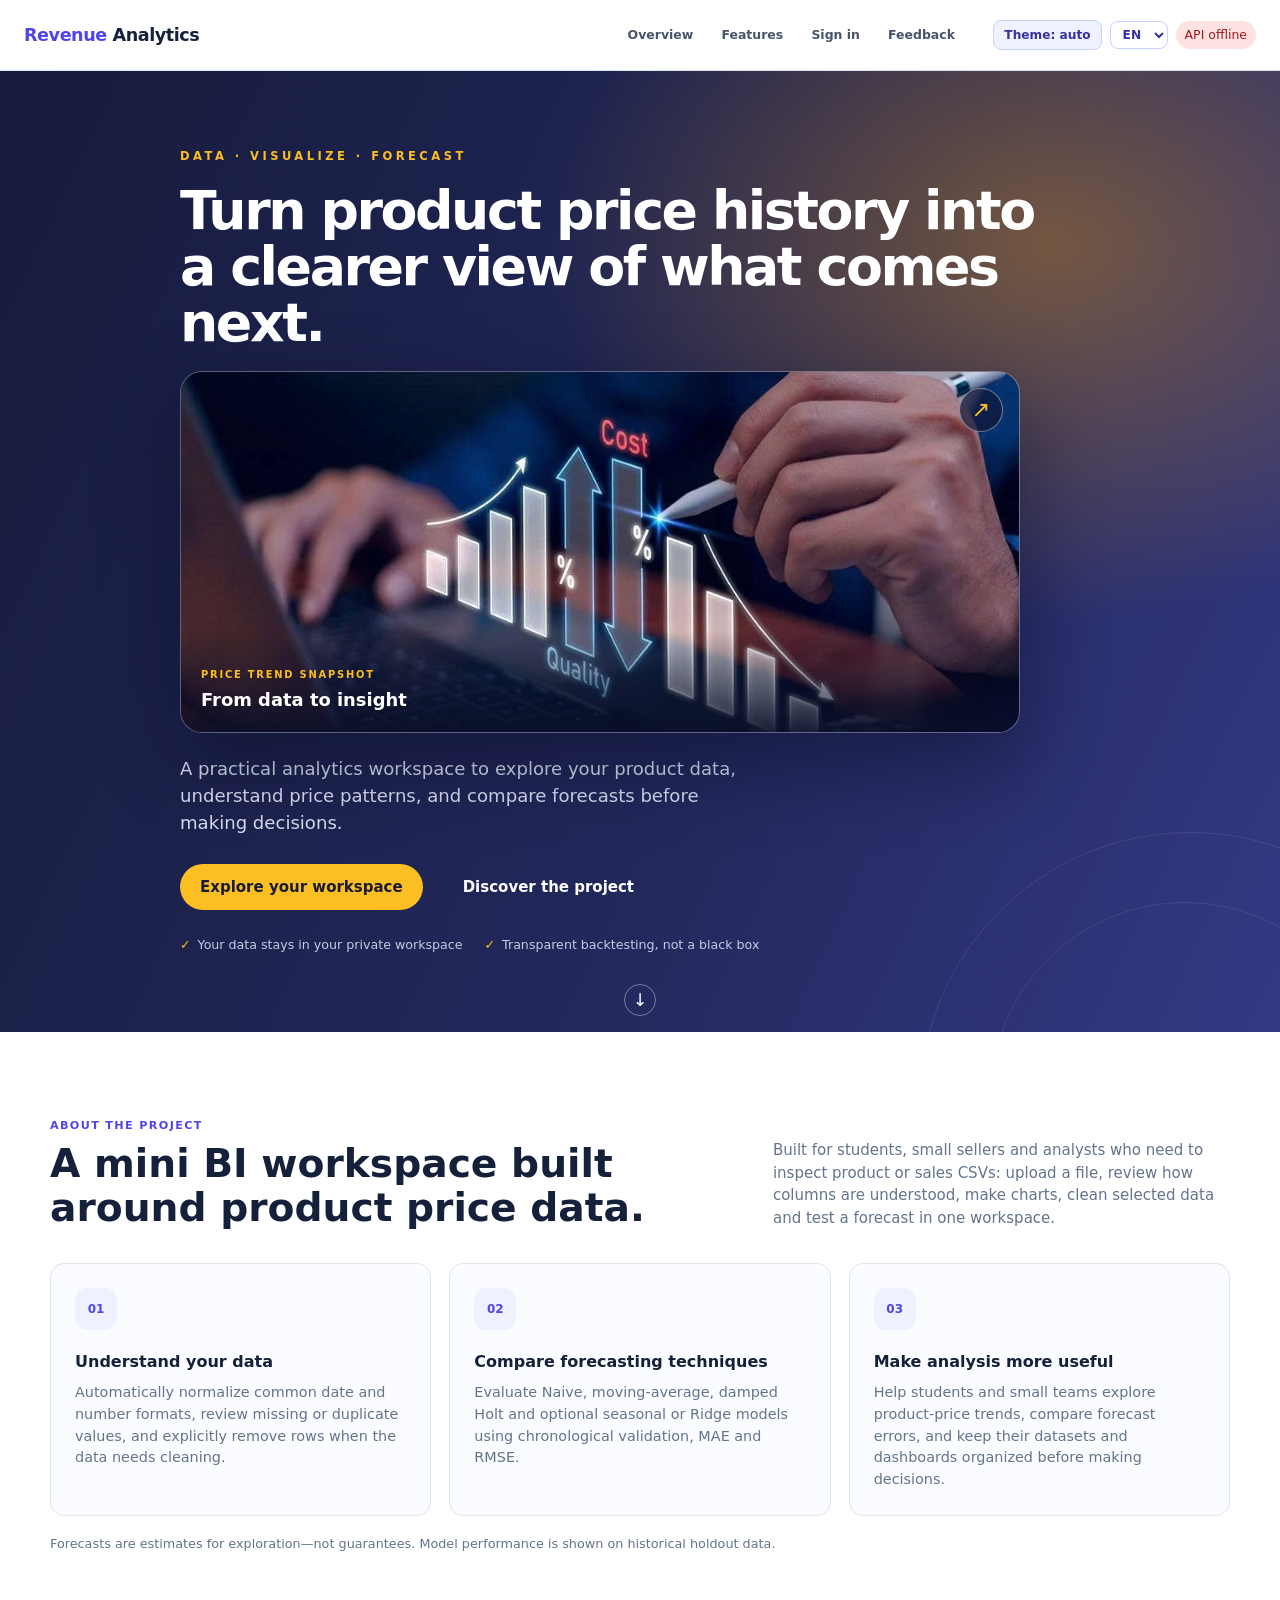
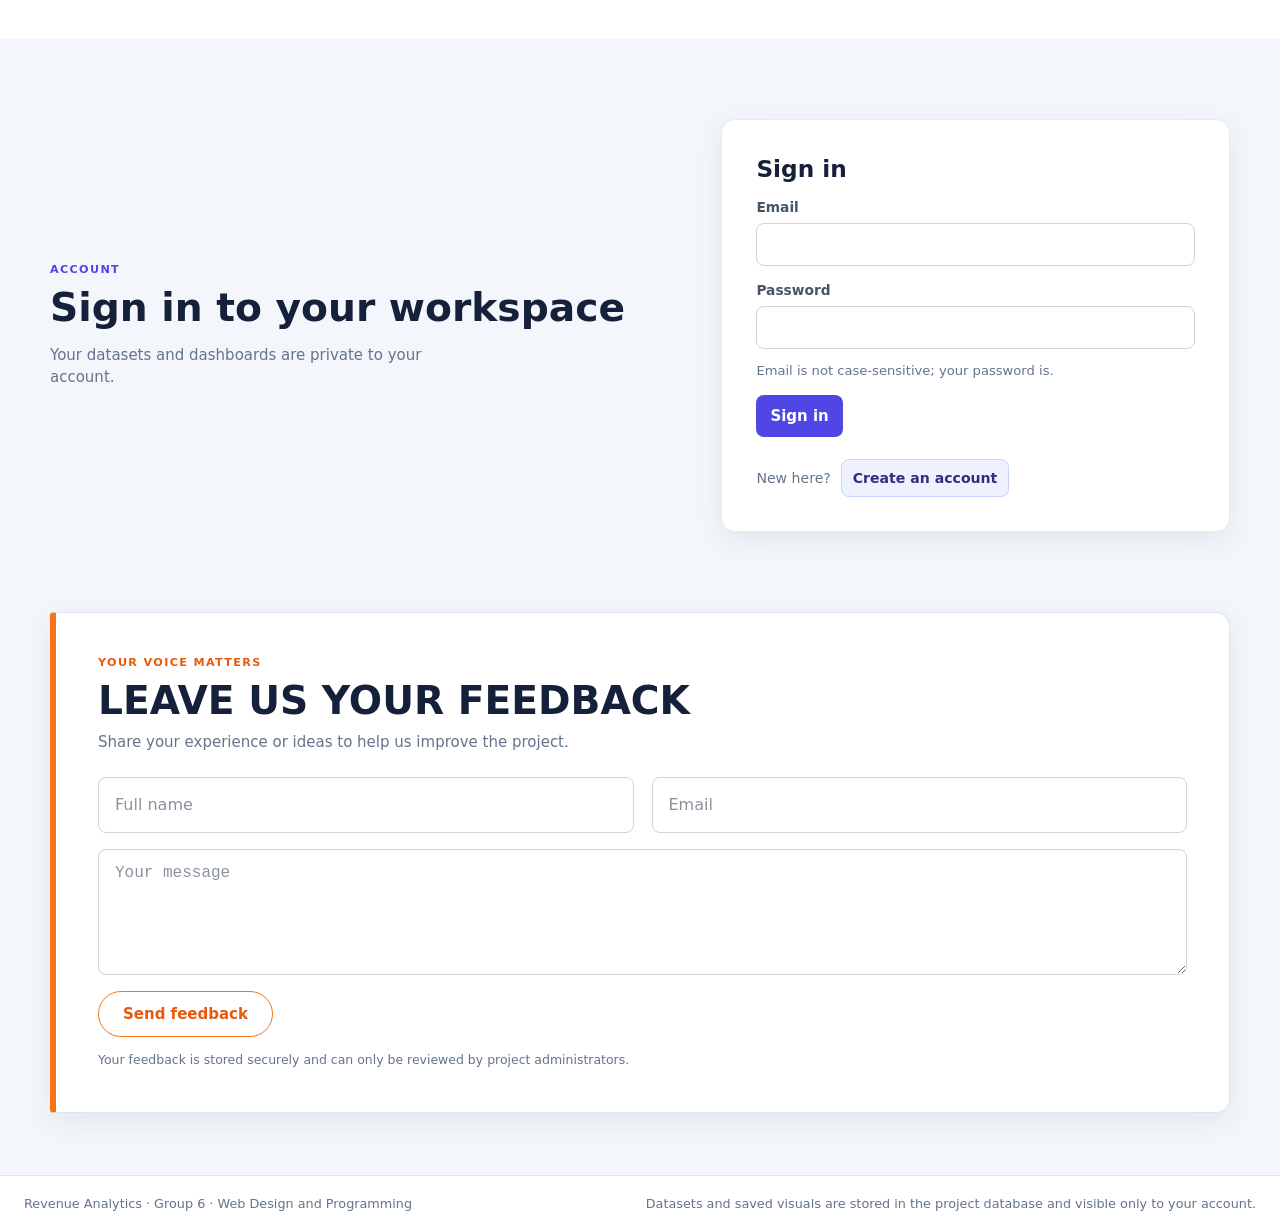
==== commit d55a16e2: "11-11-2026: update UI and add more features in graph creating" ====
--- a/frontend/index.html
+++ b/frontend/index.html
@@ -4,8 +4,8 @@
   <meta charset="UTF-8">
   <meta name="viewport" content="width=device-width, initial-scale=1.0">
   <meta name="api-base" content="auto">
-  <title>Data · Revenue Analytics</title>
-  <link rel="stylesheet" href="css/style.css?v=footer-layout-1">
+  <title>Data Â· Revenue Analytics</title>
+  <link rel="stylesheet" href="css/style.css?v=mobile-ux-3">
 </head>
 <body data-page-title="page.data">
   <header class="app-header">
@@ -76,7 +76,7 @@
 
   <footer class="app-footer">
     <div class="footer-inner">
-      <p data-i18n="footer.project">Revenue Analytics · Group 6 · Web Design and Programming</p>
+      <p data-i18n="footer.project">Revenue Analytics Â· Group 6 Â· Web Design and Programming</p>
       <p data-i18n="footer.privacy">Datasets and saved visuals are stored in the project database and visible only to your account.</p>
     </div>
   </footer>
@@ -85,9 +85,9 @@
   <script src="js/semantic.js" defer></script>
   <script src="js/auth.js?v=auth-1" defer></script>
   <script src="js/api.js?v=auth-1" defer></script>
-  <script src="js/i18n.js?v=auth-1" defer></script>
+  <script src="js/i18n.js?v=mobile-ux-3" defer></script>
   <script src="js/ui.js?v=auth-1" defer></script>
-  <script src="js/account.js?v=account-1" defer></script>
-  <script src="js/data.js?v=auth-1" defer></script>
+  <script src="js/account.js?v=account-2" defer></script>
+  <script src="js/data.js?v=upload-preview-3" defer></script>
 </body>
 </html>
--- a/frontend/css/style.css
+++ b/frontend/css/style.css
@@ -383,6 +383,7 @@
 
 .upload-controls {
   display: flex;
+  flex-wrap: wrap;
   align-items: center;
   gap: 10px;
 }
@@ -449,6 +450,11 @@
   opacity: 0;
 }
 
+.file-picker:focus-within {
+  outline: 3px solid rgba(79, 70, 229, .3);
+  outline-offset: 2px;
+}
+
 /* ---------- Status messages ---------- */
 .message {
   margin-top: 14px;
@@ -749,6 +755,15 @@
 .field-wells {
   display: grid;
   gap: 10px;
+}
+
+.field-well-control {
+  display: grid;
+  gap: 8px;
+}
+
+.well-picker {
+  display: none;
 }
 
 .field-well {
@@ -816,6 +831,81 @@
   font-weight: 800;
 }
 
+.pie-hint {
+  margin: 10px 0 0;
+}
+
+.date-filter {
+  min-width: 0;
+  margin: 20px 0 0;
+  border: 1px solid var(--line);
+  border-radius: 10px;
+  padding: 12px;
+}
+
+.date-filter legend {
+  padding: 0 5px;
+  font-weight: 800;
+}
+
+.date-filter-column-label {
+  display: block;
+  margin: 0 0 5px;
+  color: var(--ink-soft);
+  font-size: .78rem;
+  font-weight: 750;
+}
+
+#dateSearch {
+  margin: 8px 0;
+}
+
+.date-filter-actions {
+  display: flex;
+  flex-wrap: wrap;
+  gap: 8px;
+}
+
+.date-filter-actions button {
+  min-height: 40px;
+  padding: 8px 10px;
+  font-size: .76rem;
+}
+
+#dateFilterSummary {
+  margin: 9px 0 4px;
+}
+
+.date-options {
+  display: grid;
+  gap: 3px;
+  max-height: 220px;
+  overflow: auto;
+  overscroll-behavior: contain;
+}
+
+.date-option {
+  min-height: 40px;
+  display: flex;
+  align-items: center;
+  gap: 9px;
+  border-radius: 7px;
+  padding: 5px 7px;
+  cursor: pointer;
+}
+
+.date-option:hover {
+  background: var(--brand-tint);
+}
+
+.date-option input {
+  width: 18px;
+  height: 18px;
+  flex: 0 0 18px;
+  margin: 0;
+  accent-color: var(--brand);
+}
+
 .data-pane input {
   margin: 4px 0 10px;
 }
@@ -1123,6 +1213,451 @@
 .auth-card {
   width: min(560px, 100%);
   margin: 0 auto;
+}
+
+.auth-landing {
+  flex: 1 0 auto;
+  width: 100%;
+  overflow: hidden;
+}
+
+.auth-header-inner {
+  gap: clamp(14px, 3vw, 42px);
+}
+
+.auth-nav {
+  display: flex;
+  align-items: center;
+  gap: clamp(12px, 2.2vw, 30px);
+  margin-left: auto;
+}
+
+.auth-nav a {
+  color: var(--ink-soft);
+  font-size: .78rem;
+  font-weight: 750;
+  text-decoration: none;
+}
+
+.auth-nav a:hover {
+  color: var(--brand);
+}
+
+.auth-header-inner .header-status {
+  margin-left: 0;
+}
+
+.auth-hero {
+  position: relative;
+  overflow: hidden;
+  background:
+    radial-gradient(ellipse at 82% 18%, rgba(245, 158, 11, .38), transparent 34%),
+    linear-gradient(115deg, #171b3c 0%, #22285b 58%, #353985 100%);
+  color: #fff;
+  scroll-margin-top: 86px;
+}
+
+.auth-hero::before,
+.auth-hero::after {
+  position: absolute;
+  border: 1px solid rgba(255, 255, 255, .09);
+  border-radius: 50%;
+  content: "";
+  pointer-events: none;
+}
+
+.auth-hero::before {
+  width: 540px;
+  height: 540px;
+  right: -180px;
+  bottom: -340px;
+}
+
+.auth-hero::after {
+  width: 390px;
+  height: 390px;
+  right: -100px;
+  bottom: -260px;
+}
+
+.auth-hero-inner {
+  position: relative;
+  z-index: 1;
+  width: min(1180px, calc(100% - 48px));
+  min-height: 0;
+  margin: 0 auto;
+  padding: clamp(52px, 6vw, 78px) 0;
+  display: block;
+}
+
+.auth-hero-copy {
+  max-width: 920px;
+  margin: 0 auto;
+}
+
+.auth-kicker {
+  margin-bottom: 18px;
+  color: #fbbf24;
+  font-size: .72rem;
+  font-weight: 850;
+  letter-spacing: .3em;
+}
+
+.auth-hero h1 {
+  max-width: 900px;
+  margin-bottom: 20px;
+  font-size: clamp(2.35rem, 4.2vw, 3.8rem);
+  line-height: 1.04;
+  letter-spacing: -.045em;
+}
+
+.auth-hero-lead {
+  max-width: 590px;
+  margin-bottom: 28px;
+  color: #d7ddf1;
+  font-size: clamp(1rem, 1.5vw, 1.13rem);
+}
+
+.auth-hero-actions {
+  display: flex;
+  flex-wrap: wrap;
+  align-items: center;
+  gap: 12px 20px;
+}
+
+.auth-primary-link,
+.auth-secondary-link {
+  min-height: 46px;
+  display: inline-flex;
+  align-items: center;
+  justify-content: center;
+  border-radius: 999px;
+  padding: 10px 20px;
+  font-weight: 800;
+  text-decoration: none;
+  transition: transform .15s ease, background .15s ease;
+}
+
+.auth-primary-link {
+  background: #fbbf24;
+  color: #191b37;
+}
+
+.auth-primary-link:hover {
+  transform: translateY(-2px);
+  background: #fcd34d;
+}
+
+.auth-secondary-link {
+  color: #fff;
+}
+
+.auth-secondary-link:hover {
+  background: rgba(255, 255, 255, .1);
+}
+
+.auth-hero-points {
+  display: flex;
+  flex-wrap: wrap;
+  gap: 8px 22px;
+  margin: 26px 0 0;
+  padding: 0;
+  color: #c4cce3;
+  font-size: .79rem;
+  list-style: none;
+}
+
+.auth-hero-points li::before {
+  margin-right: 7px;
+  color: #fbbf24;
+  content: "✓";
+}
+
+.auth-hero-art {
+  position: relative;
+  min-width: 0;
+  width: min(840px, 100%);
+  margin: 0 0 22px;
+  overflow: hidden;
+  border: 1px solid rgba(255, 255, 255, .22);
+  border-radius: 22px;
+  background: rgba(255, 255, 255, .08);
+  box-shadow: 0 30px 80px rgba(4, 8, 29, .42);
+}
+
+.auth-hero-art img {
+  display: block;
+  width: 100%;
+  height: clamp(210px, 34vw, 360px);
+  object-fit: cover;
+}
+
+.auth-art-caption {
+  position: absolute;
+  right: 0;
+  bottom: 0;
+  left: 0;
+  padding: 38px 20px 18px;
+  display: grid;
+  gap: 4px;
+  background: linear-gradient(transparent, rgba(10, 15, 41, .92));
+  color: #fff;
+}
+
+.auth-art-caption span {
+  color: #fbbf24;
+  font-size: .62rem;
+  font-weight: 850;
+  letter-spacing: .18em;
+}
+
+.auth-art-caption strong {
+  font-size: 1.12rem;
+}
+
+.auth-art-badge {
+  position: absolute;
+  top: 16px;
+  right: 16px;
+  width: 44px;
+  height: 44px;
+  display: grid;
+  place-items: center;
+  border: 1px solid rgba(255, 255, 255, .42);
+  border-radius: 50%;
+  background: rgba(18, 24, 58, .7);
+  color: #fbbf24;
+  font-size: 1.4rem;
+}
+
+.auth-scroll-cue {
+  position: absolute;
+  z-index: 1;
+  right: 50%;
+  bottom: 16px;
+  width: 32px;
+  height: 32px;
+  display: grid;
+  place-items: center;
+  border: 1px solid rgba(255, 255, 255, .4);
+  border-radius: 50%;
+  color: #fff;
+  text-decoration: none;
+  transform: translateX(50%);
+}
+
+.auth-scroll-cue span {
+  font-size: 1.1rem;
+}
+
+.auth-project-section {
+  padding: clamp(52px, 7vw, 86px) 24px;
+  background: var(--surface);
+  scroll-margin-top: 86px;
+}
+
+.auth-section-inner {
+  width: min(1180px, 100%);
+  margin: 0 auto;
+}
+
+.auth-project-intro {
+  display: grid;
+  grid-template-columns: minmax(0, 1fr) minmax(280px, .7fr);
+  align-items: end;
+  gap: 24px 70px;
+  margin-bottom: 34px;
+}
+
+.auth-project-intro h2,
+.auth-login-copy h2,
+.auth-feedback-heading h2 {
+  max-width: 660px;
+  margin-bottom: 0;
+  font-size: clamp(1.7rem, 3.2vw, 2.45rem);
+  line-height: 1.12;
+}
+
+.auth-project-intro > p,
+.auth-login-copy > p:last-child,
+.auth-feedback-heading > p:last-child {
+  margin-bottom: 0;
+  color: var(--muted);
+}
+
+.auth-feature-grid {
+  display: grid;
+  grid-template-columns: repeat(3, minmax(0, 1fr));
+  gap: 18px;
+}
+
+.auth-feature-card {
+  min-height: 210px;
+  padding: 24px;
+  border: 1px solid var(--line);
+  border-radius: 14px;
+  background: var(--surface-tint);
+}
+
+.auth-feature-icon {
+  width: 42px;
+  height: 42px;
+  display: grid;
+  place-items: center;
+  margin-bottom: 20px;
+  border-radius: 12px;
+  background: var(--brand-soft);
+  color: var(--brand);
+  font-size: .75rem;
+  font-weight: 900;
+}
+
+.auth-feature-card h3 {
+  margin-bottom: 8px;
+  font-size: 1rem;
+}
+
+.auth-feature-card p {
+  margin: 0;
+  color: var(--muted);
+  font-size: .9rem;
+}
+
+.auth-method-note {
+  margin: 18px 0 0;
+  color: var(--muted);
+  font-size: .8rem;
+}
+
+.auth-login-section {
+  width: min(1180px, calc(100% - 48px));
+  margin: 0 auto;
+  padding: clamp(48px, 7vw, 80px) 0;
+  display: grid;
+  grid-template-columns: minmax(0, 1fr) minmax(320px, .86fr);
+  align-items: center;
+  gap: 32px 80px;
+  scroll-margin-top: 86px;
+}
+
+.auth-login-copy > p:last-child {
+  max-width: 440px;
+  margin-top: 14px;
+}
+
+.auth-login-section .auth-card {
+  width: 100%;
+  margin: 0;
+  padding: clamp(22px, 3vw, 34px);
+}
+
+.auth-login-section .auth-card > h2 {
+  font-size: 1.45rem;
+}
+
+.login-case-hint {
+  margin: -2px 0 4px;
+}
+
+.auth-login-section #authMessage .message {
+  margin: 16px 0 0;
+}
+
+.auth-feedback-section {
+  width: min(1180px, calc(100% - 48px));
+  margin: 0 auto 62px;
+  padding: clamp(22px, 4vw, 42px);
+  border: 1px solid var(--line);
+  border-left: 6px solid #f97316;
+  border-radius: 4px 14px 14px 4px;
+  background: var(--surface);
+  box-shadow: var(--shadow);
+  scroll-margin-top: 86px;
+}
+
+.auth-feedback-heading {
+  margin-bottom: 24px;
+}
+
+.auth-feedback-heading .eyebrow {
+  color: #ea580c;
+}
+
+.auth-feedback-heading h2 {
+  margin-bottom: 8px;
+  text-transform: uppercase;
+}
+
+.feedback-form {
+  display: grid;
+  gap: 16px;
+}
+
+.feedback-form-row {
+  display: grid;
+  grid-template-columns: repeat(2, minmax(0, 1fr));
+  gap: 18px;
+}
+
+.feedback-form input,
+.feedback-form textarea {
+  width: 100%;
+  min-width: 0;
+  border: 1px solid #d1d5db;
+  border-radius: 8px;
+  padding: 14px 16px;
+  background: var(--surface);
+  color: var(--ink);
+  font-size: 1rem;
+}
+
+.feedback-form input {
+  min-height: 56px;
+}
+
+.feedback-form textarea {
+  min-height: 126px;
+  resize: vertical;
+}
+
+.feedback-form input::placeholder,
+.feedback-form textarea::placeholder {
+  color: #8b919d;
+}
+
+.feedback-submit-row {
+  display: flex;
+  flex-wrap: wrap;
+  align-items: center;
+  gap: 12px 20px;
+}
+
+.feedback-submit {
+  min-width: 136px;
+  min-height: 46px;
+  border: 1px solid #f97316;
+  border-radius: 999px;
+  padding: 9px 24px;
+  background: transparent;
+  color: #ea580c;
+  font-weight: 800;
+}
+
+.feedback-submit:hover:not(:disabled) {
+  background: #f97316;
+  color: #fff;
+}
+
+.feedback-status {
+  margin: 0;
+  color: var(--ink-soft);
+  font-size: .9rem;
+}
+
+.feedback-privacy {
+  margin: 14px 0 0;
+  color: var(--muted);
+  font-size: .78rem;
 }
 
 .auth-form {
@@ -1314,6 +1849,57 @@
   .demo-banner strong {
     white-space: normal;
   }
+
+  .auth-header-inner {
+    gap: 8px 14px;
+  }
+
+  .auth-nav {
+    order: 3;
+    width: 100%;
+    min-height: 36px;
+    justify-content: space-between;
+    gap: 8px;
+  }
+
+  .auth-header-inner .header-status {
+    order: 2;
+  }
+
+  .auth-hero-inner {
+    width: calc(100% - 40px);
+    padding: 58px 0 70px;
+  }
+
+  .auth-hero-copy {
+    max-width: 920px;
+  }
+
+  .auth-hero-art {
+    width: 100%;
+  }
+
+  .auth-project-intro {
+    grid-template-columns: 1fr;
+    gap: 14px;
+  }
+
+  .auth-feature-grid {
+    grid-template-columns: 1fr;
+  }
+
+  .auth-feature-card {
+    min-height: 0;
+  }
+
+  .auth-feature-icon {
+    margin-bottom: 14px;
+  }
+
+  .auth-login-section {
+    grid-template-columns: 1fr;
+    gap: 24px;
+  }
 }
 
 .feature-assistant {
@@ -1351,6 +1937,10 @@
 #forecastInsights .stat strong { white-space: normal; overflow-wrap: anywhere; }
 
 @media (max-width: 480px) {
+  body.auth-page {
+    min-width: 0;
+  }
+
   .header-status {
     display: flex;
   }
@@ -1366,7 +1956,123 @@
   }
 
   .file-picker {
-    flex: 1;
+    justify-content: center;
+  }
+
+  .auth-header-inner {
+    width: calc(100% - 28px);
+  }
+
+  .auth-nav {
+    justify-content: flex-start;
+    overflow-x: auto;
+  }
+
+  .auth-nav a {
+    flex: 0 0 auto;
+    font-size: .73rem;
+  }
+
+  .auth-hero-inner {
+    width: calc(100% - 32px);
+    min-width: 0;
+    padding: 38px 0 54px;
+  }
+
+  .auth-hero-copy,
+  .auth-hero h1,
+  .auth-hero-art {
+    width: 100%;
+    min-width: 0;
+    max-width: 100%;
+  }
+
+  .auth-hero h1 {
+    font-size: clamp(1.75rem, 8vw, 2.25rem);
+    line-height: 1.08;
+    overflow-wrap: anywhere;
+  }
+
+  .auth-hero-art {
+    margin-bottom: 18px;
+    border-radius: 14px;
+  }
+
+  .auth-hero-art img {
+    height: clamp(180px, 55vw, 250px);
+  }
+
+  .auth-art-caption {
+    padding: 30px 14px 12px;
+  }
+
+  .auth-art-caption strong {
+    font-size: .95rem;
+  }
+
+  .auth-art-badge {
+    top: 10px;
+    right: 10px;
+    width: 36px;
+    height: 36px;
+  }
+
+  .auth-hero-lead {
+    margin-bottom: 20px;
+  }
+
+  .auth-hero-actions {
+    align-items: stretch;
+    flex-direction: column;
+    gap: 8px;
+  }
+
+  .auth-primary-link,
+  .auth-secondary-link {
+    width: 100%;
+  }
+
+  .upload-controls {
+    flex-direction: column;
+    align-items: stretch;
+  }
+
+  .file-picker {
+    width: 100%;
+  }
+
+  .selected-file {
+    width: 100%;
+    padding: 2px 0;
+    font-size: .88rem;
+  }
+
+  .upload-controls > button {
+    width: 100%;
+  }
+
+  .auth-hero-points {
+    display: grid;
+    gap: 7px;
+  }
+
+  .auth-project-section {
+    padding-right: 16px;
+    padding-left: 16px;
+  }
+
+  .auth-login-section,
+  .auth-feedback-section {
+    width: calc(100% - 32px);
+  }
+
+  .feedback-form-row {
+    grid-template-columns: 1fr;
+    gap: 12px;
+  }
+
+  .auth-feedback-section {
+    padding: 22px 18px;
   }
 
   .bi-layout {
@@ -1382,6 +2088,23 @@
 
   .data-fields {
     grid-template-columns: 1fr;
+  }
+
+  .well-picker {
+    display: grid;
+  }
+
+  .well-picker select {
+    min-height: 44px;
+    font-size: 16px;
+  }
+
+  .field-well {
+    min-height: 72px;
+  }
+
+  .chart-type {
+    min-height: 64px;
   }
 
   .canvas-actions .button-secondary {
@@ -1535,6 +2258,14 @@
   border-top-color: var(--bad);
 }
 
+.account-delete-message {
+  margin-top: 8px;
+}
+
+.account-delete-message:empty {
+  display: none;
+}
+
 .account-confirm {
   margin-top: 10px;
   padding: 12px;
@@ -1548,11 +2279,16 @@
 }
 
 .selected-file {
-  display: inline-block;
-  margin-left: 10px;
+  flex: 1 1 180px;
+  min-width: 0;
+  margin: 0;
   color: var(--ink-soft);
-  font-size: .95rem;
+  font-size: .82rem;
   overflow-wrap: anywhere;
+}
+
+.selected-file:empty {
+  display: none;
 }
 
 .auth-illustration {
@@ -1564,6 +2300,54 @@
   border-radius: 14px;
 }
 
+/* Saved forecast runs */
+.history-list {
+  list-style: none;
+  margin: 0;
+  padding: 0;
+  display: grid;
+  gap: 8px;
+}
+
+.history-item {
+  display: flex;
+  flex-wrap: wrap;
+  align-items: center;
+  justify-content: space-between;
+  gap: 8px;
+  padding: 10px 12px;
+  border: 1px solid var(--line);
+  border-radius: 10px;
+  background: var(--surface-soft);
+}
+
+.history-actions {
+  display: flex;
+  gap: 8px;
+}
+
+.history-detail {
+  margin-top: 12px;
+  padding: 12px;
+  border-radius: 10px;
+  background: var(--brand-tint);
+}
+
+/* Touch screens: remind the user that fields are tapped, not dragged. */
+.touch-hint {
+  display: none;
+}
+
+@media (pointer: coarse) {
+  .touch-hint {
+    display: block;
+  }
+
+  .well-picker {
+    display: grid;
+  }
+}
+
 /* Phones: stack the dialog content and let the header tools wrap. */
 @media (max-width: 480px) {
   .account-dialog {
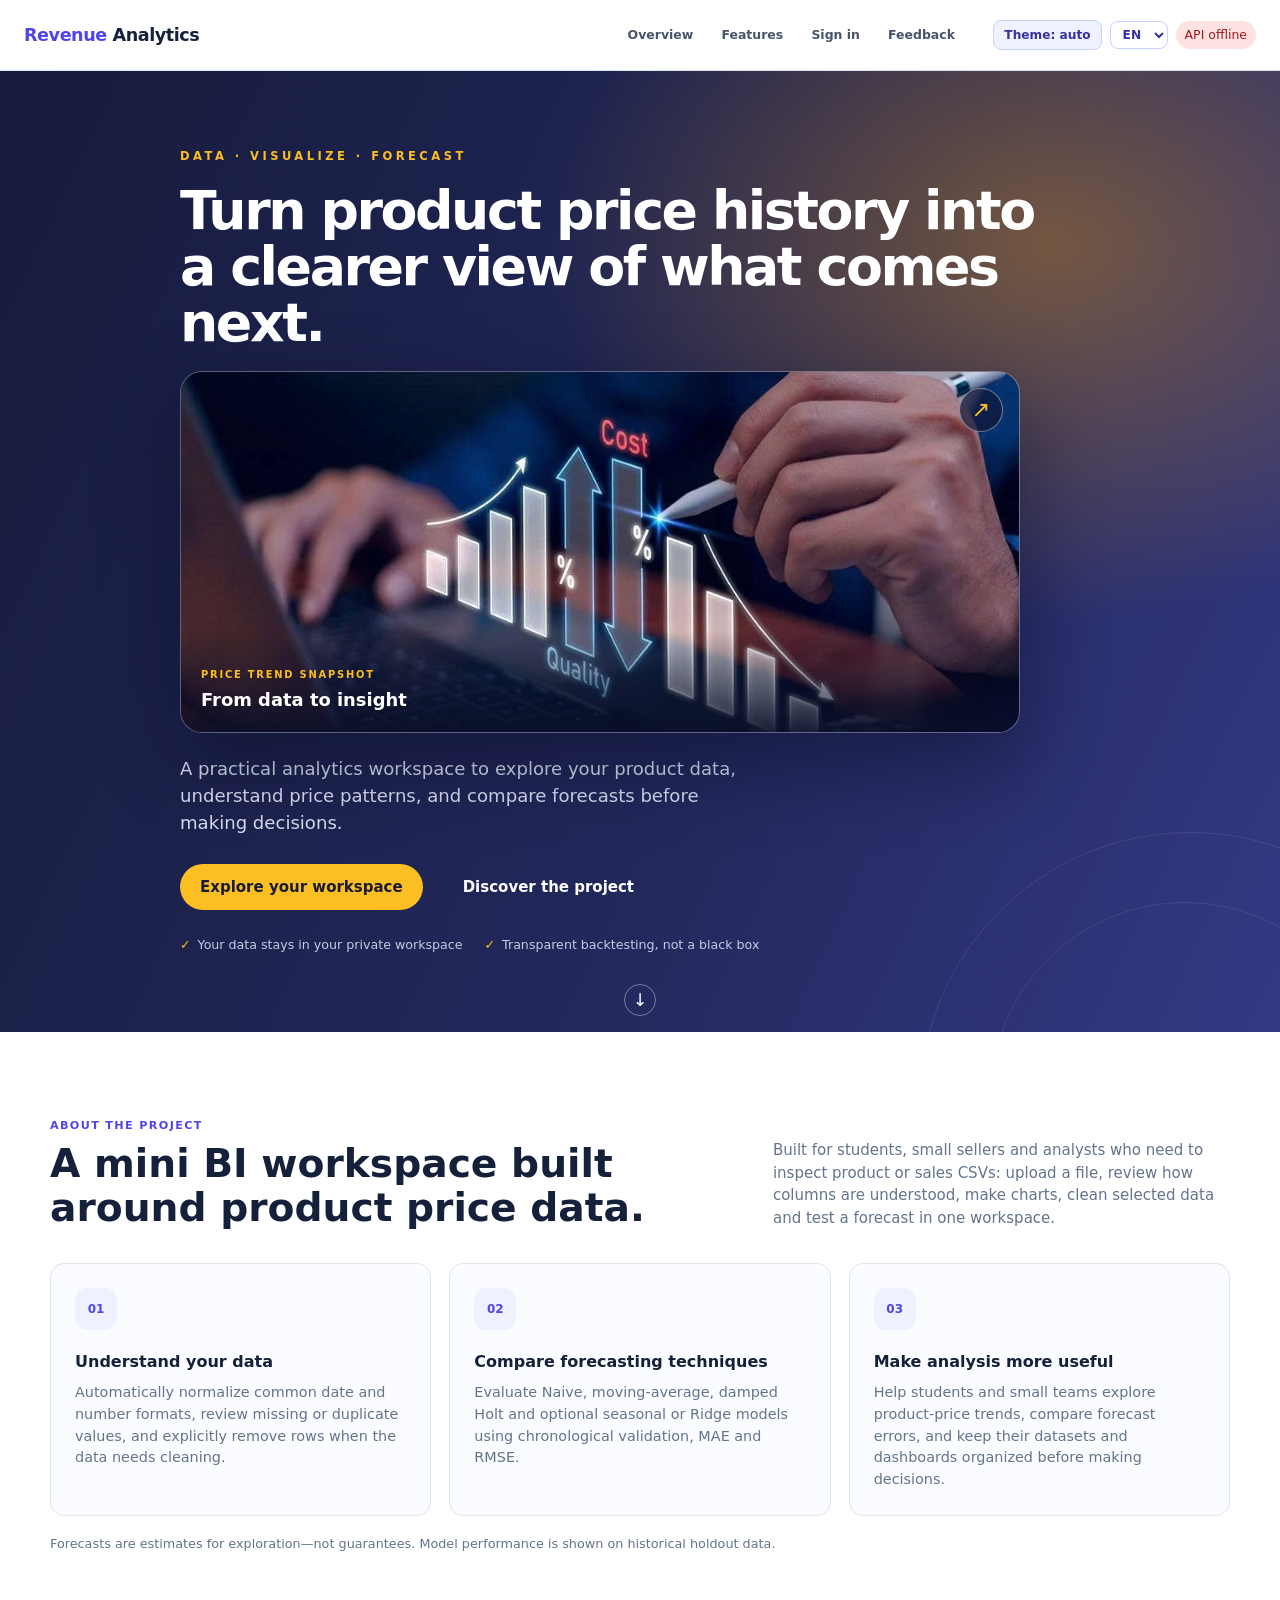
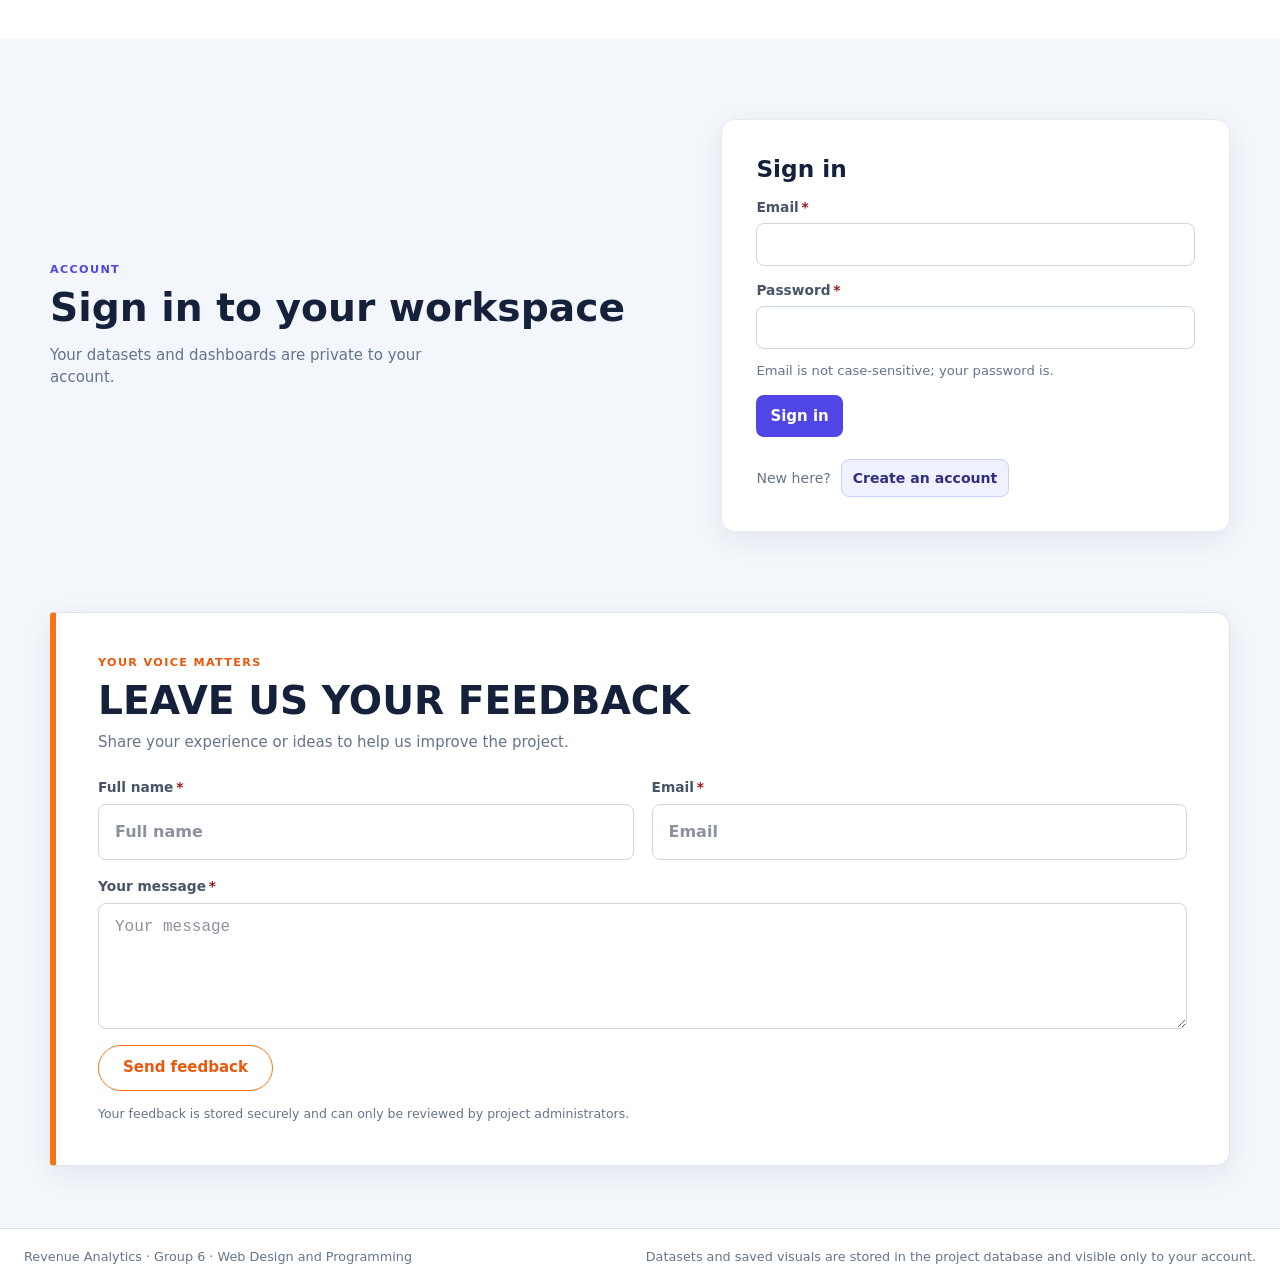
==== commit 2356ce92: "11-11-2026: add compulsory information required" ====
--- a/frontend/index.html
+++ b/frontend/index.html
@@ -4,8 +4,9 @@
   <meta charset="UTF-8">
   <meta name="viewport" content="width=device-width, initial-scale=1.0">
   <meta name="api-base" content="auto">
+  <link rel="icon" type="image/svg+xml" href="favicon.svg">
   <title>Data Â· Revenue Analytics</title>
-  <link rel="stylesheet" href="css/style.css?v=mobile-ux-3">
+  <link rel="stylesheet" href="css/style.css?v=required-fields-1">
 </head>
 <body data-page-title="page.data">
   <header class="app-header">
@@ -85,8 +86,8 @@
   <script src="js/semantic.js" defer></script>
   <script src="js/auth.js?v=auth-1" defer></script>
   <script src="js/api.js?v=auth-1" defer></script>
-  <script src="js/i18n.js?v=mobile-ux-3" defer></script>
-  <script src="js/ui.js?v=auth-1" defer></script>
+  <script src="js/i18n.js?v=required-fields-1" defer></script>
+  <script src="js/ui.js?v=required-fields-1" defer></script>
   <script src="js/account.js?v=account-2" defer></script>
   <script src="js/data.js?v=upload-preview-3" defer></script>
 </body>
--- a/frontend/css/style.css
+++ b/frontend/css/style.css
@@ -388,6 +388,26 @@
   gap: 10px;
 }
 
+.upload-controls > .field-error {
+  flex-basis: 100%;
+}
+
+.required-indicator {
+  margin-left: .2em;
+  color: var(--bad);
+}
+
+.field-error {
+  display: block;
+  color: var(--bad);
+  font-size: .82rem;
+  font-weight: 600;
+}
+
+[aria-invalid="true"] {
+  border-color: var(--bad);
+}
+
 .data-layout {
   display: grid;
   grid-template-columns: minmax(190px, 240px) minmax(0, 1fr);
@@ -1597,6 +1617,14 @@
   display: grid;
   grid-template-columns: repeat(2, minmax(0, 1fr));
   gap: 18px;
+}
+
+.feedback-field {
+  display: grid;
+  gap: 6px;
+  color: var(--ink-soft);
+  font-size: .86rem;
+  font-weight: 700;
 }
 
 .feedback-form input,
